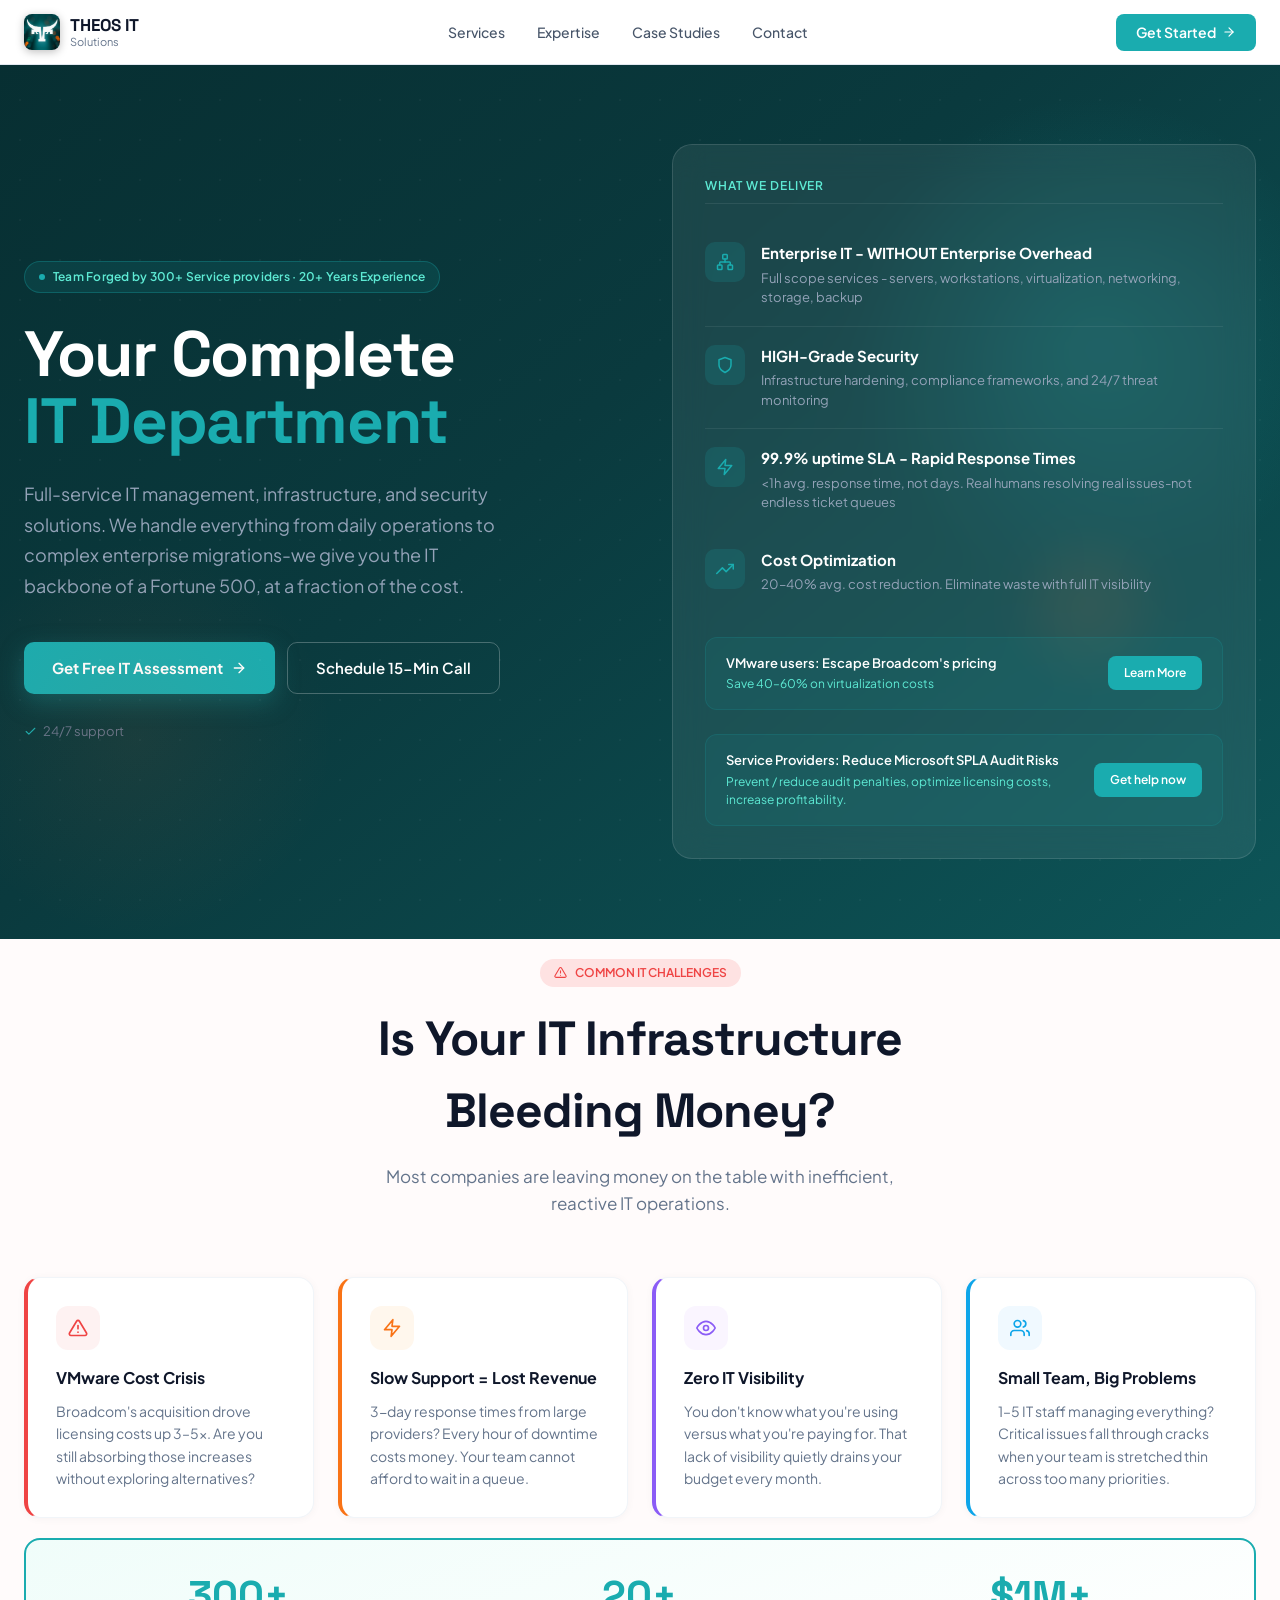
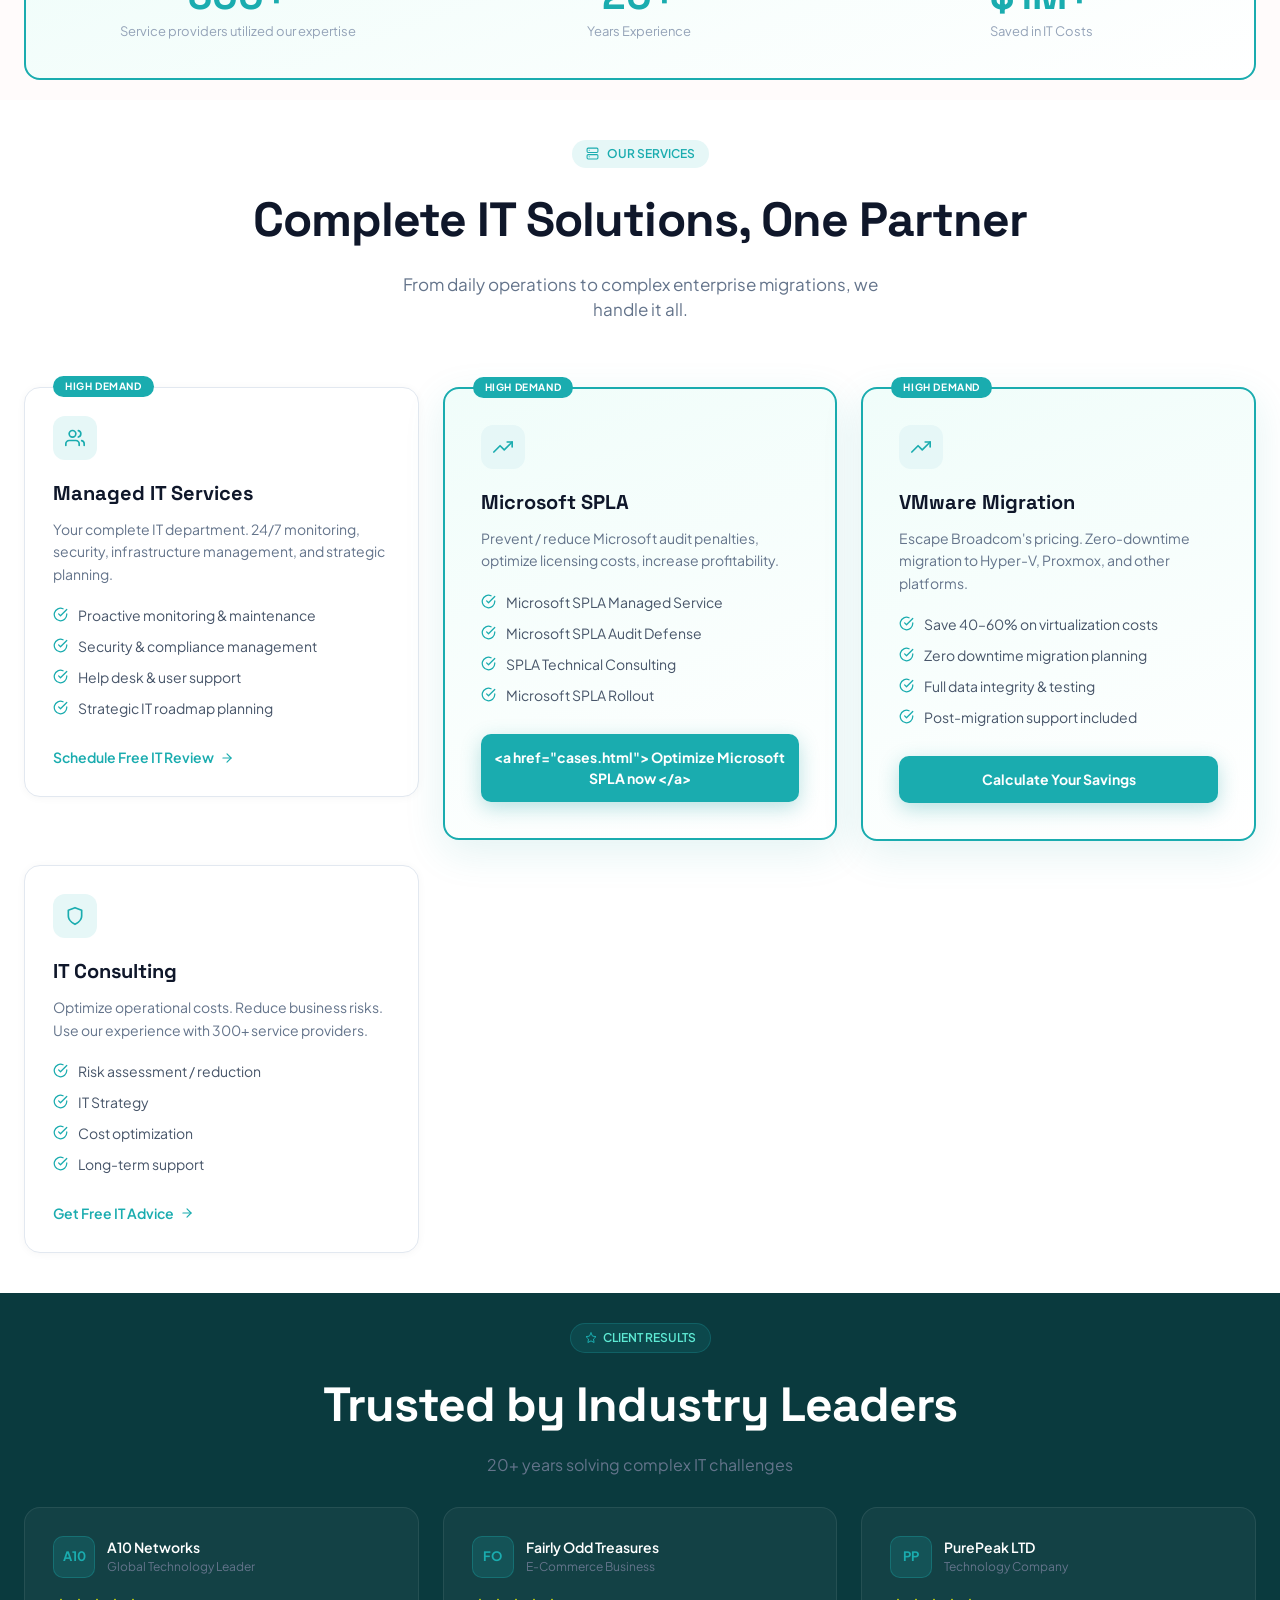
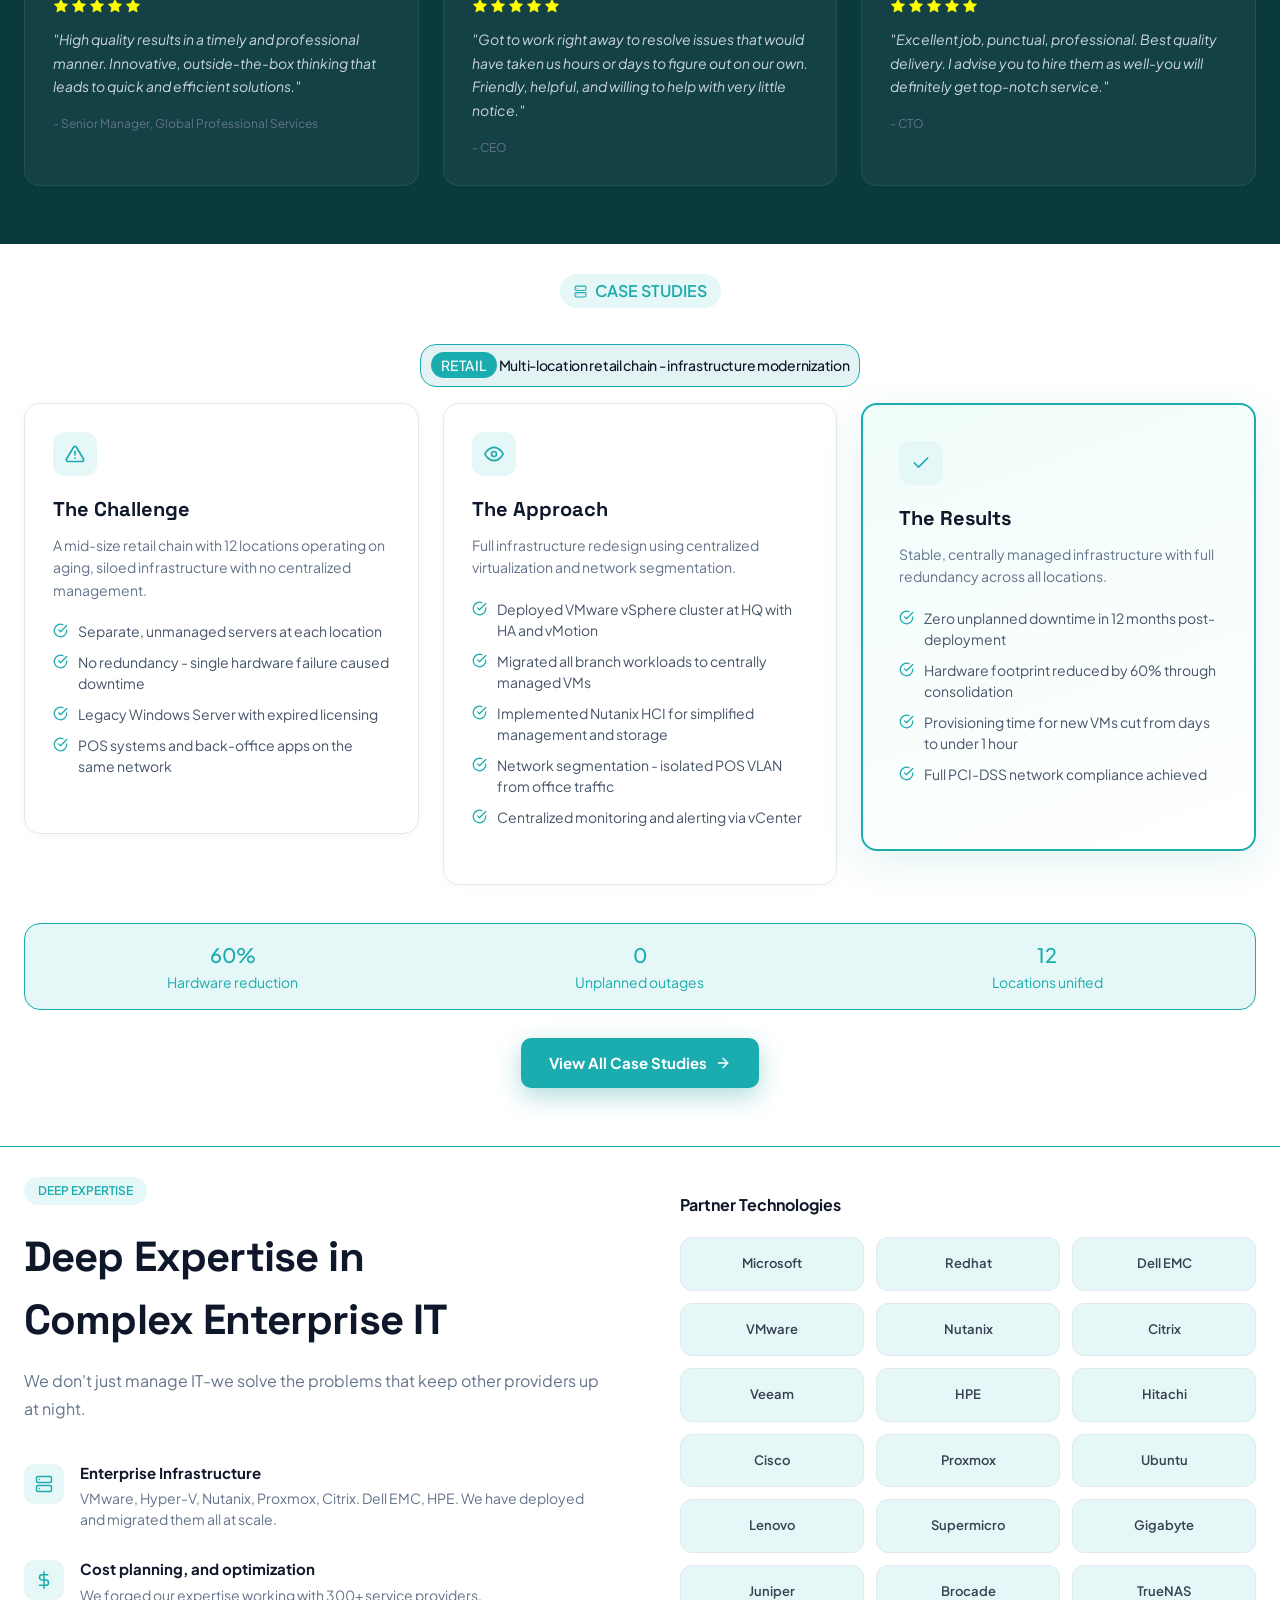
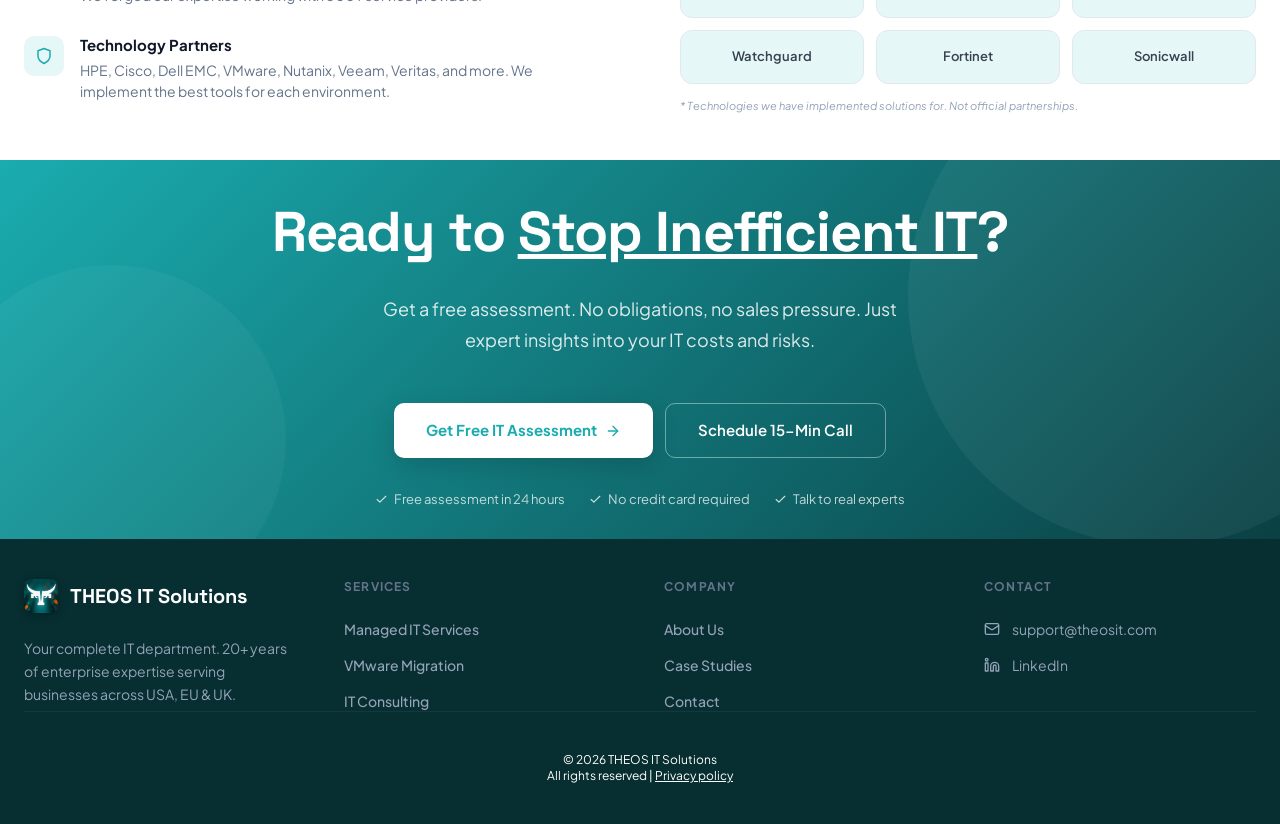
==== index.html @ e13d2b61 "Updates" ====
<!DOCTYPE html>
<html lang="en">
  <head>
    <meta charset="UTF-8" />
    <meta name="viewport" content="width=device-width, initial-scale=1.0" />
    <title>THEOS IT Solutions - Managed IT Services | Microsoft SPLA | VMware Migration | IT Consulting</title>
    <meta name="description" content="THEOS IT Solutions provides hiqh quality Managed IT Services, Microsoft SPLA License Management, Managed IT Infrastructure, VMWare Migrations, and IT Consulting.">

      <script type="module" crossorigin src="/assets/main-CzW8J9mY.js"></script>
      <link rel="modulepreload" crossorigin href="/assets/tailwindcss-ByQt3I36.js">
      <link rel="stylesheet" crossorigin href="/assets/tailwindcss-DubqBxiW.css">
    </head>
    <body>
      <div id="root"></div>

      <!-- Analytics -->
    <!-- Google tag (gtag.js) -->
    <script async src="https://www.googletagmanager.com/gtag/js?id=G-J3DT580KQK"></script>
    <script>
      window.dataLayer = window.dataLayer || [];
      function gtag(){dataLayer.push(arguments);}
      gtag('js', new Date());

      gtag('config', 'G-J3DT580KQK');
    </script>
    <!-- /Analytics -->

  </body>
</html>
---- assets/tailwindcss-DubqBxiW.css ----
@import "https://fonts.googleapis.com/css2?family=Plus+Jakarta+Sans:wght@400;500;600;700&family=Space+Grotesk:wght@500;600;700&display=swap";@tailwind base;@tailwind components;@tailwind utilities;*{box-sizing:border-box;margin:0;padding:0}html{scroll-behavior:smooth}body{font-family:Plus Jakarta Sans,sans-serif}.font-display{font-family:Space Grotesk,sans-serif}.teal-gradient{background:linear-gradient(135deg,#1aacaf 0%,#0a4044 100%)}.hero-gradient{background:linear-gradient(140deg,#072e31 0%,#0a3a3e 45%,#0d5558 100%)}.glass{-webkit-backdrop-filter:blur(16px);backdrop-filter:blur(16px);background:#ffffff12;border:1px solid #ffffff1f}.card-hover{transition:transform .2s,box-shadow .2s}.card-hover:hover{transform:translateY(-4px);box-shadow:0 20px 40px #0000001f}.btn-scale{transition:transform .15s,box-shadow .15s}.btn-scale:hover{transform:scale(1.03)}.btn-scale:active{transform:scale(.98)}.nav-link{position:relative}.nav-link:after{content:"";background:#1aacaf;width:0;height:2px;transition:width .2s;position:absolute;bottom:-2px;left:0}.nav-link:hover:after{width:100%}.badge-pulse{animation:3s ease-in-out infinite badgePulse}@keyframes badgePulse{0%,to{opacity:1}50%{opacity:.7}}.tech-badge{transition:all .2s}.tech-badge:hover{color:#1aacaf;background:#e4f7f7;border-color:#1aacaf;transform:scale(1.05)}.stat-num{font-family:Space Grotesk,sans-serif}.problem-card{border-left:4px solid #ef4444}.scrolled-nav{box-shadow:0 2px 24px #00000014}.featured-card{position:relative;overflow:visible}.featured-card:before{content:"";z-index:-1;background:linear-gradient(135deg,#1aacaf,#0a4044);border-radius:18px;position:absolute;inset:-2px}@media (width<=768px){.mobile-menu{display:none}.mobile-menu.open{z-index:999;background:#fff;flex-direction:column;gap:1rem;padding:1.5rem;display:flex;position:fixed;top:64px;left:0;right:0;box-shadow:0 8px 24px #0000001f}}.cs-industry-badge{letter-spacing:.04em;text-transform:uppercase;border-radius:100px;padding:4px 10px;font-size:clamp(14px,1vw,24px);font-weight:500}.badge-retail,.badge-health,.badge-logistics,.badge-chip{color:#fff;background:#1aacaf}.cs-stats{color:#1aacaf;background:#e6f7f7;border:.5px solid;border-radius:16px;grid-template-columns:repeat(3,1fr);gap:8px;margin-top:38px;padding:16px 8px;display:grid}.cs-stat{text-align:center}.cs-stat-num{color:#1aacaf;font-size:20px;font-weight:500}.cs-stat-label{color:#1aacaf;margin-top:2px;font-size:14px}.cs-border{text-align:center;background:#1b9b9e1f;border:.5px solid #1aacaf;border-radius:16px;padding:10px;display:inline-block}
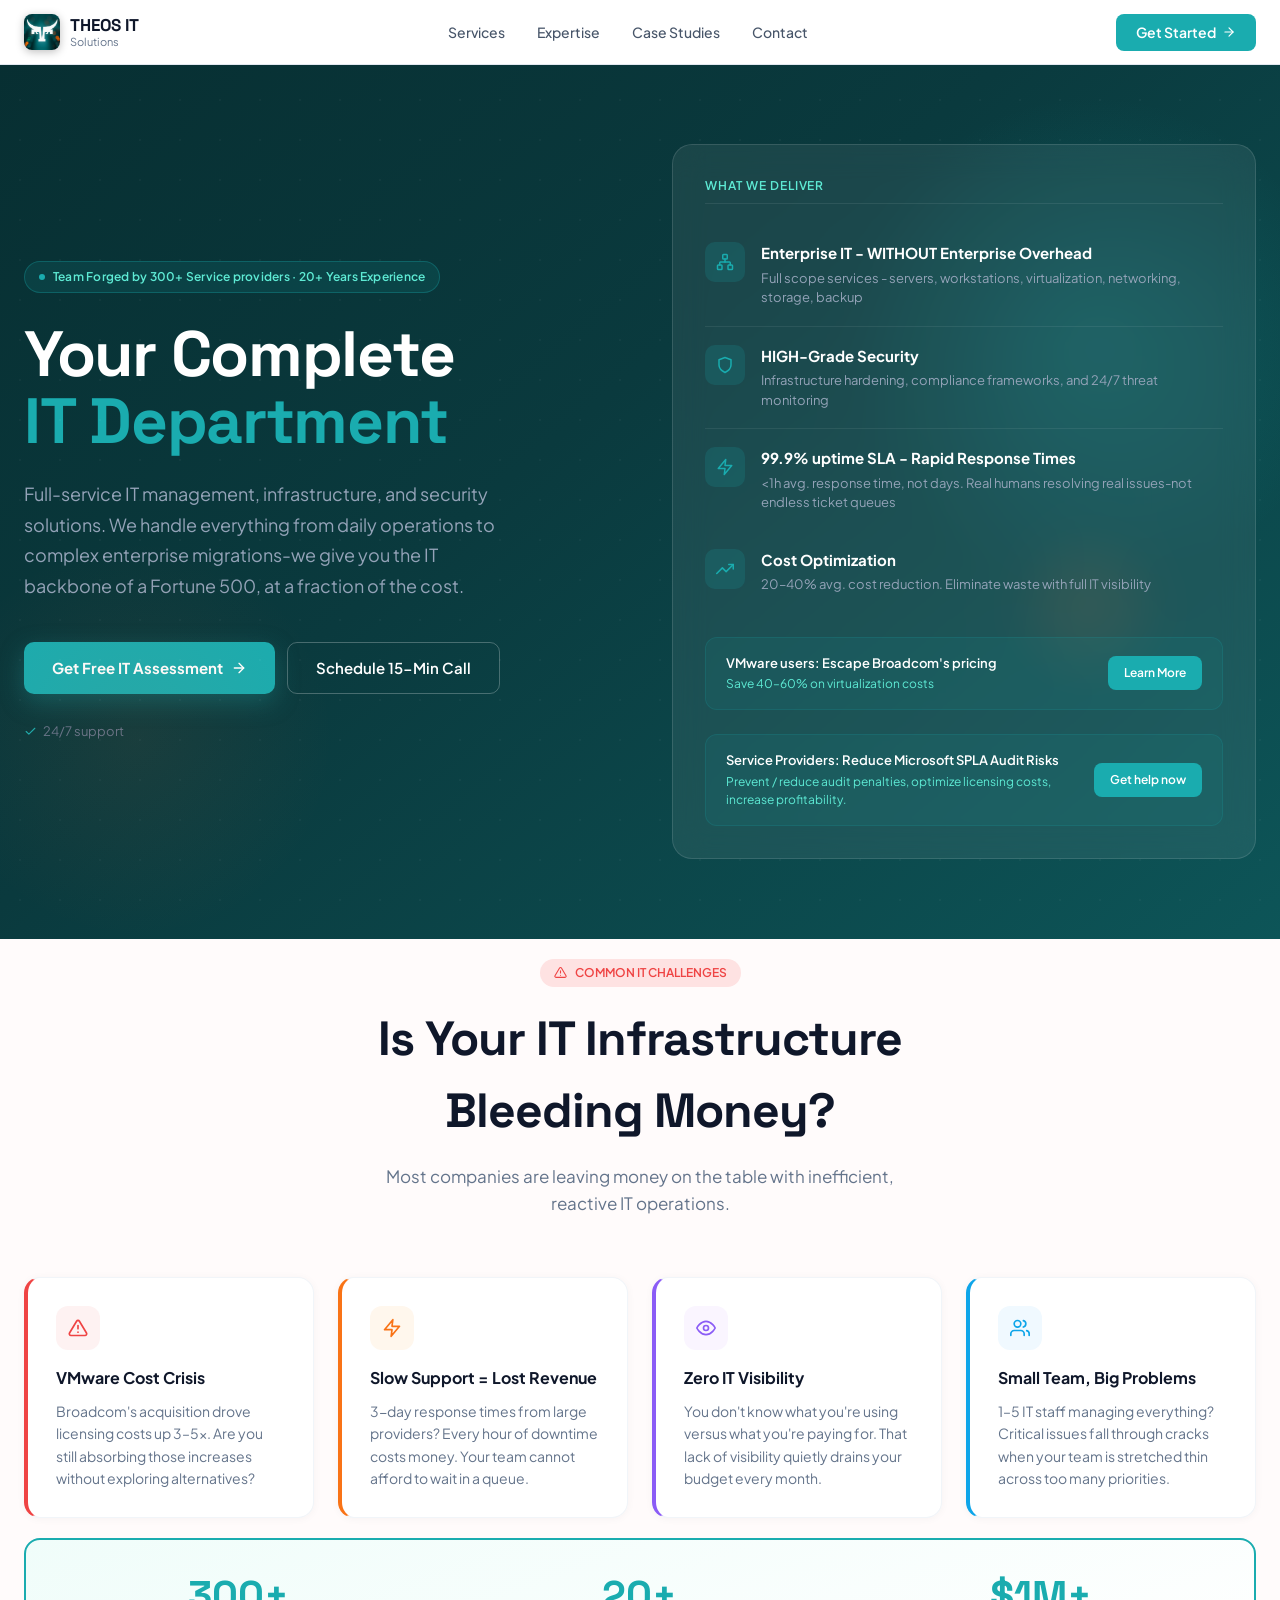
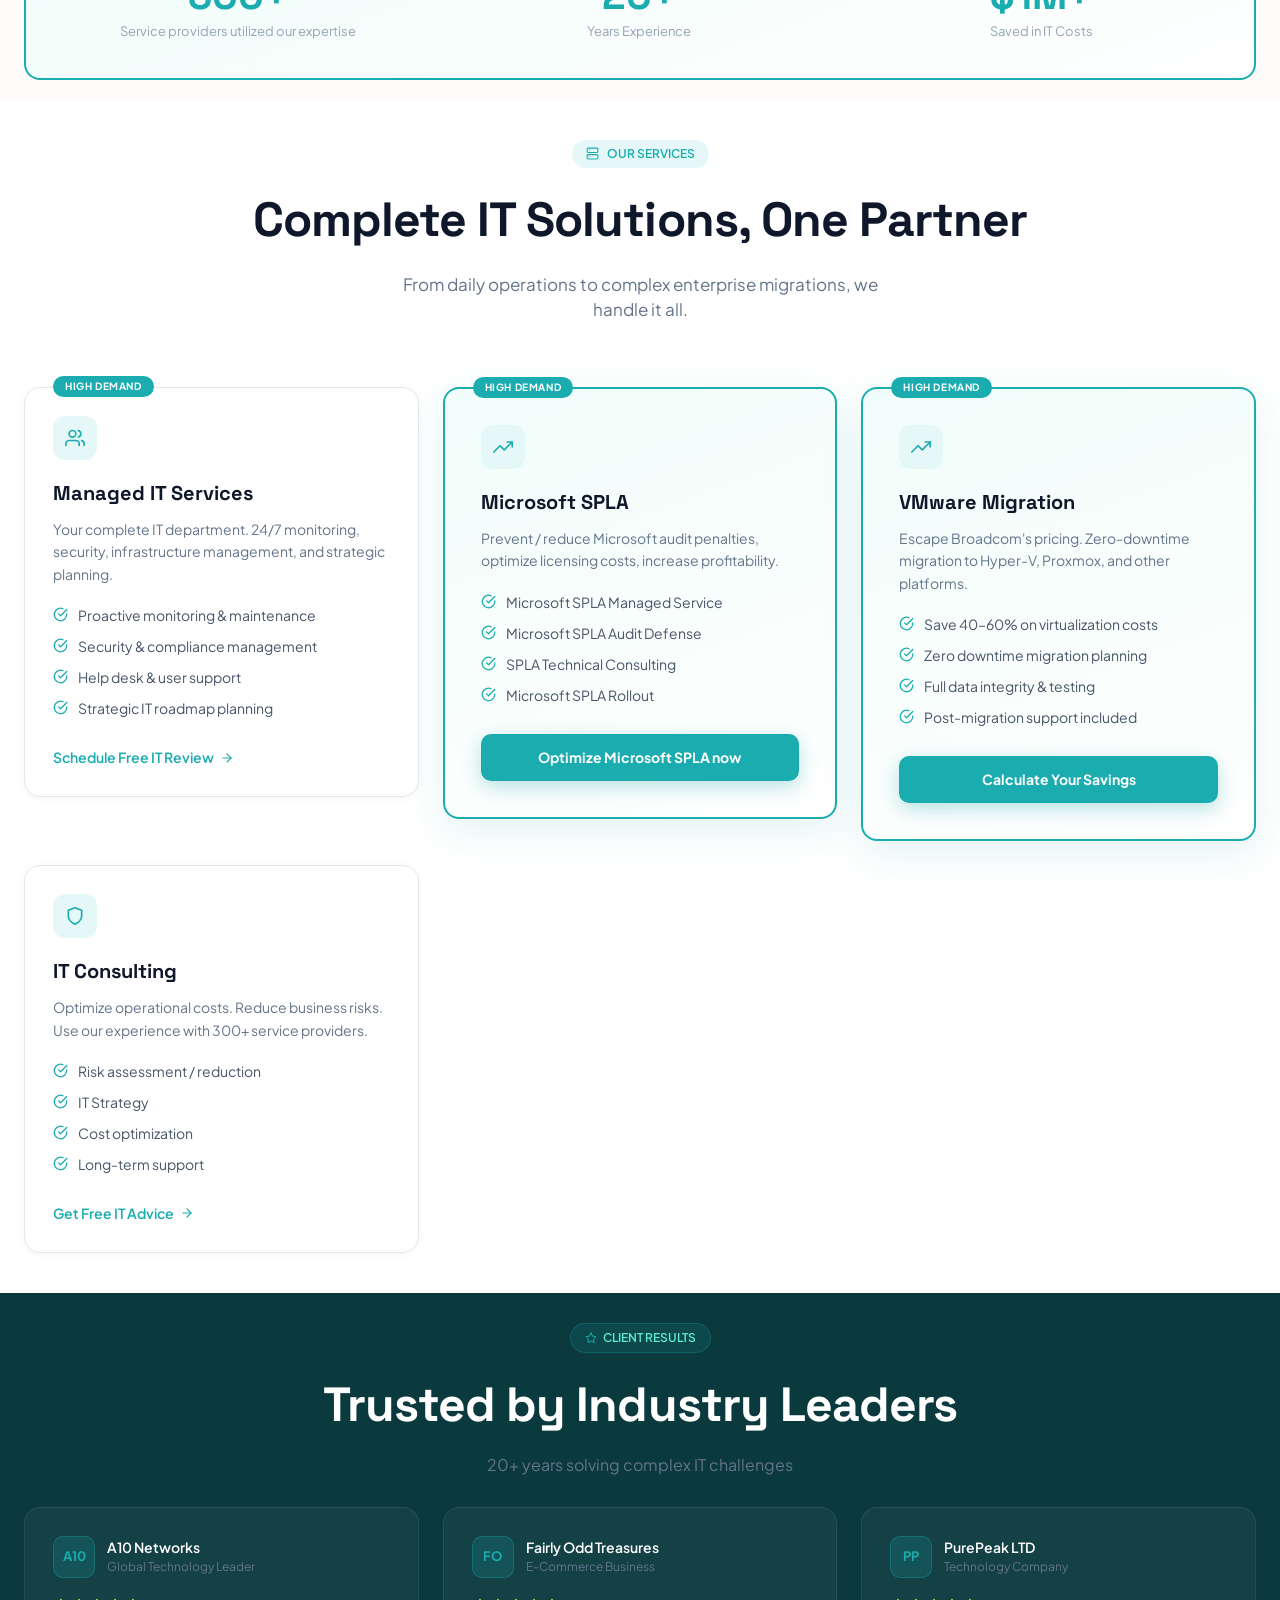
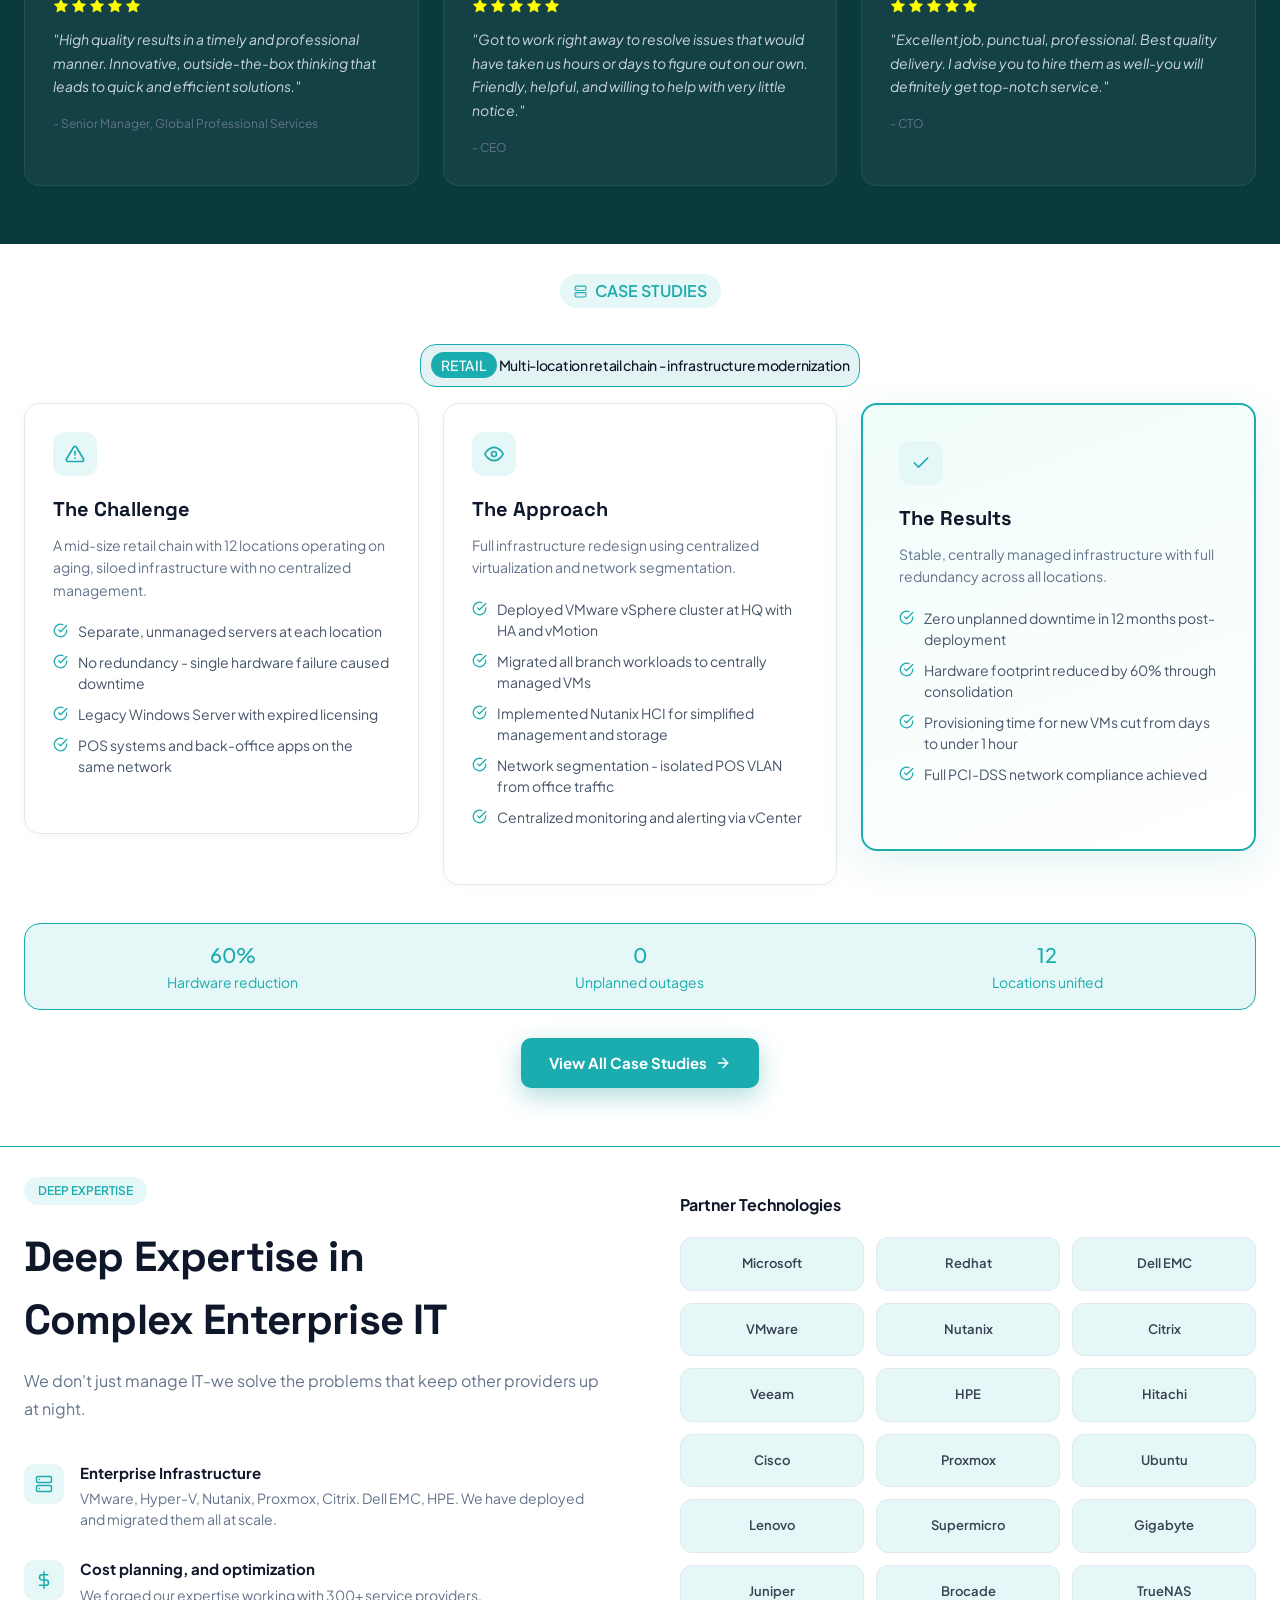
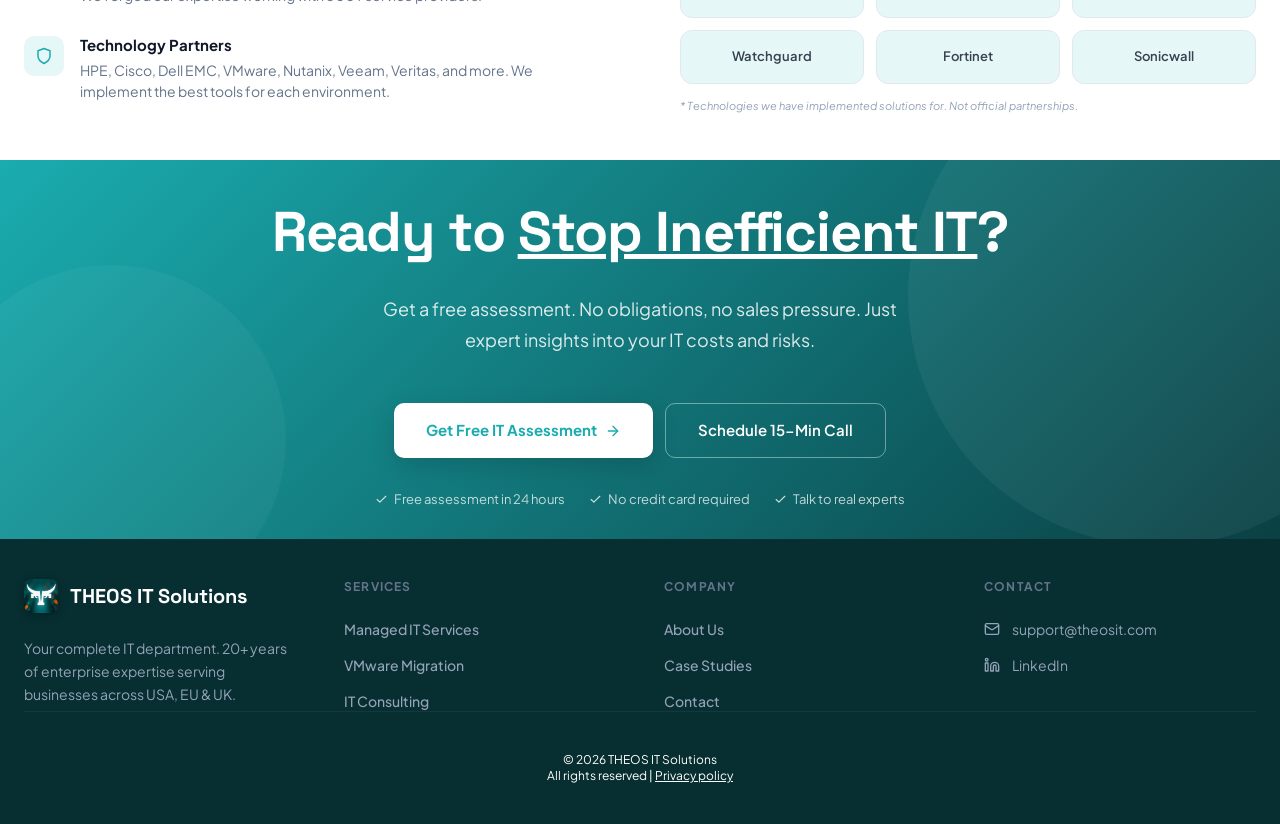
==== commit 83896069: "Updates" ====
--- a/index.html
+++ b/index.html
@@ -6,7 +6,7 @@
     <title>THEOS IT Solutions - Managed IT Services | Microsoft SPLA | VMware Migration | IT Consulting</title>
     <meta name="description" content="THEOS IT Solutions provides hiqh quality Managed IT Services, Microsoft SPLA License Management, Managed IT Infrastructure, VMWare Migrations, and IT Consulting.">
 
-      <script type="module" crossorigin src="/assets/main-CzW8J9mY.js"></script>
+      <script type="module" crossorigin src="/assets/main-SyCxeIC3.js"></script>
       <link rel="modulepreload" crossorigin href="/assets/tailwindcss-ByQt3I36.js">
       <link rel="stylesheet" crossorigin href="/assets/tailwindcss-DubqBxiW.css">
     </head>
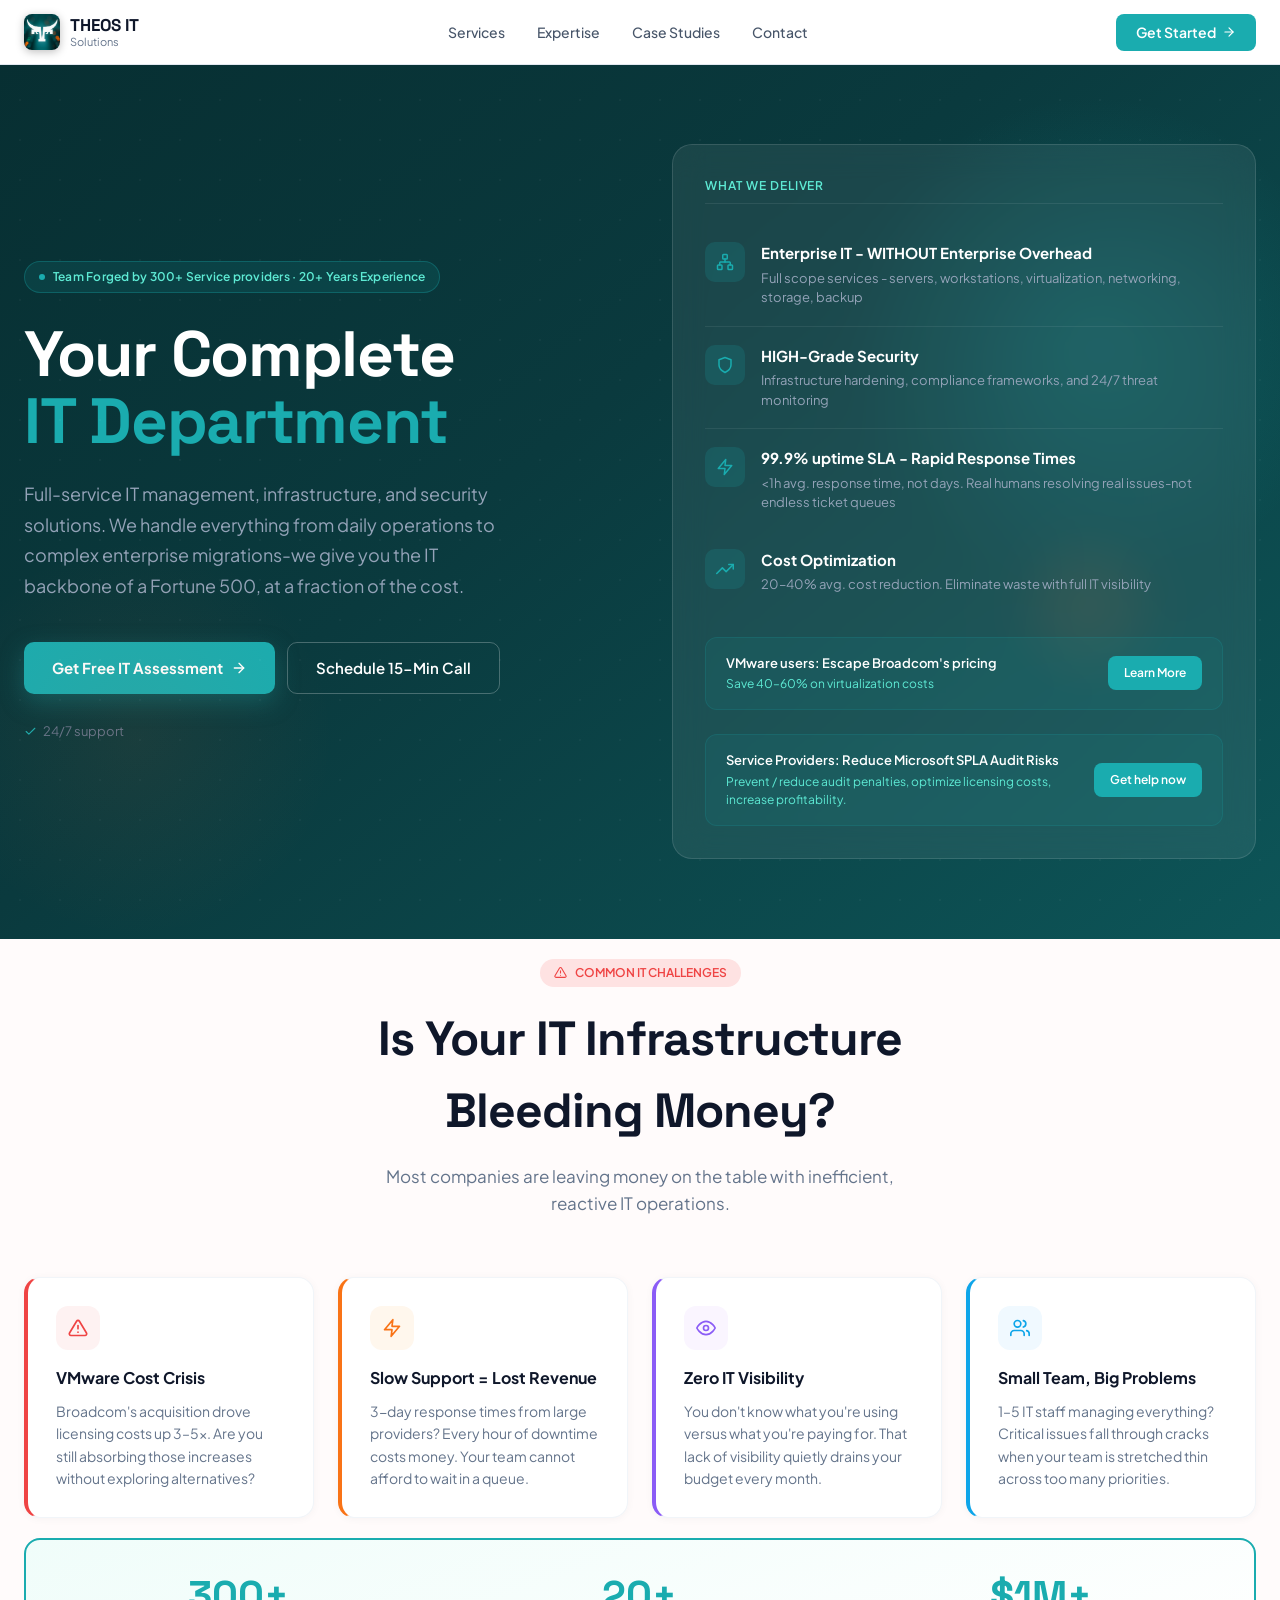
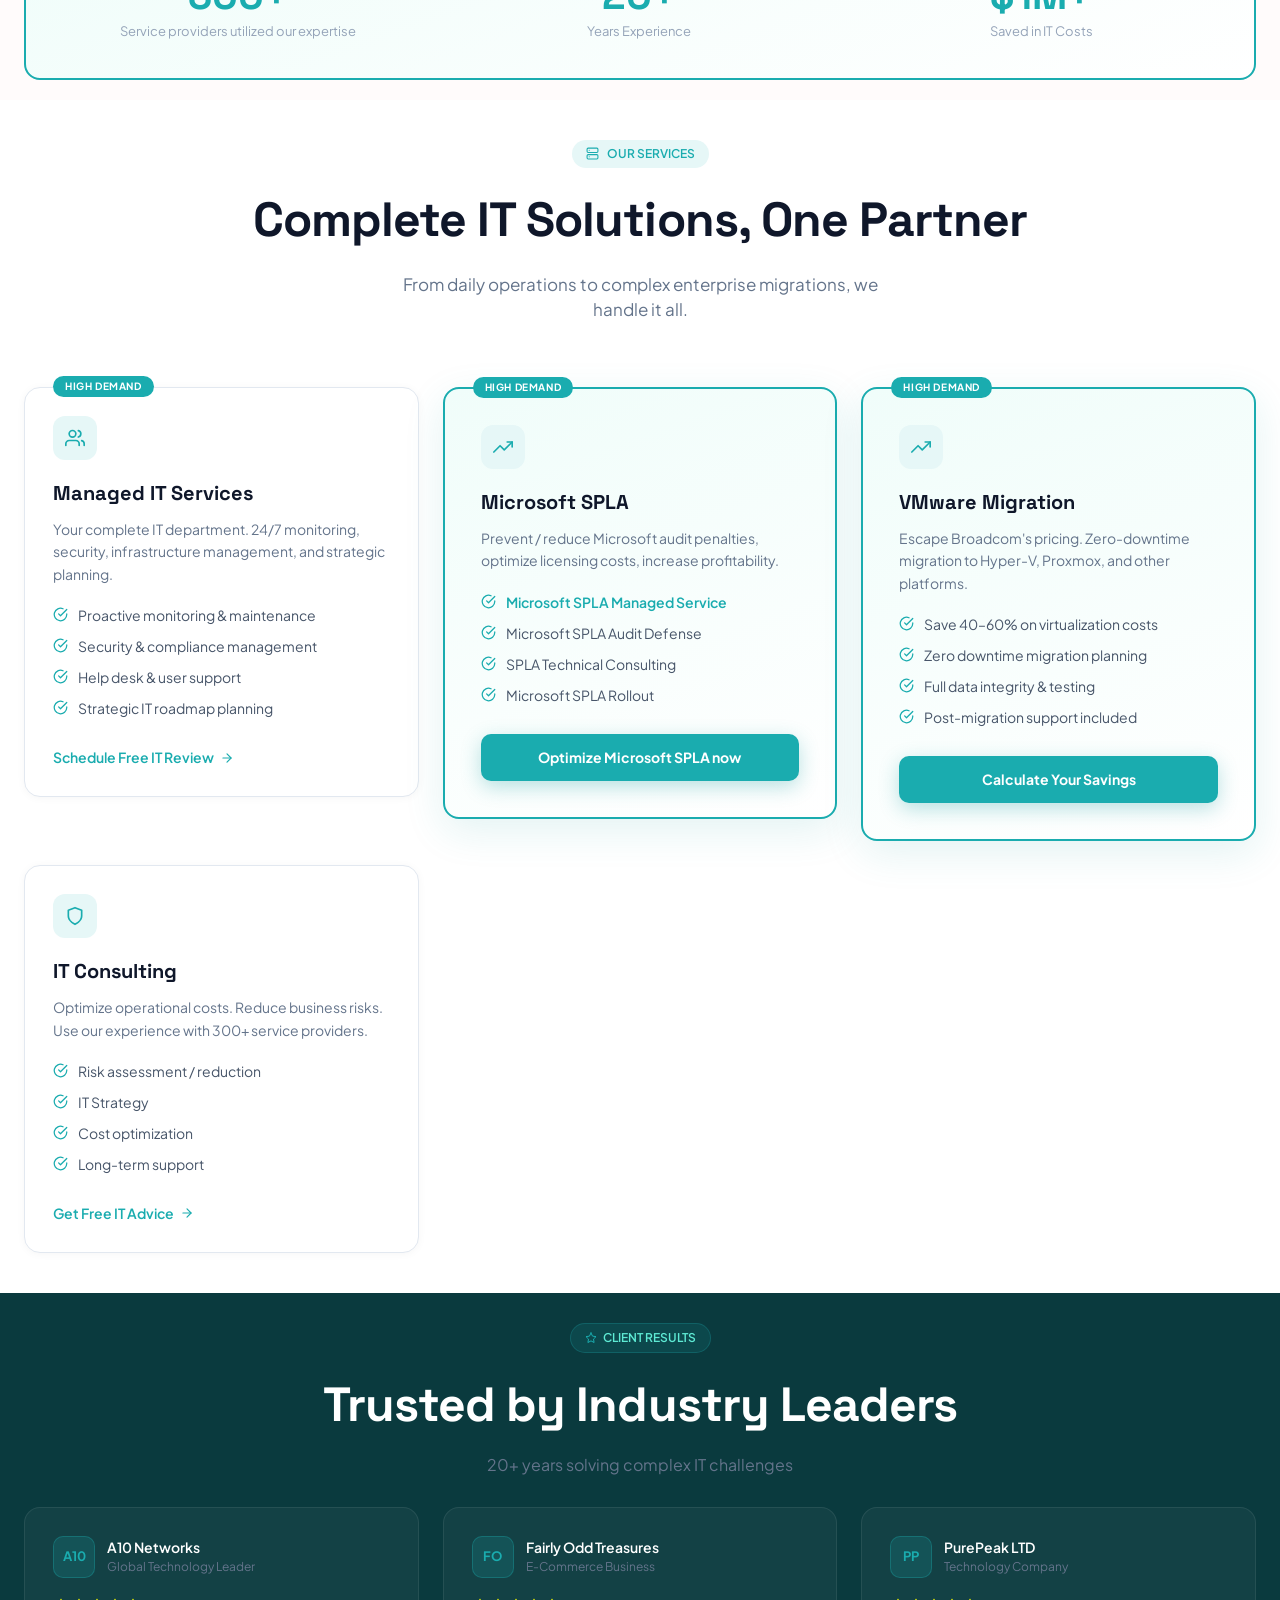
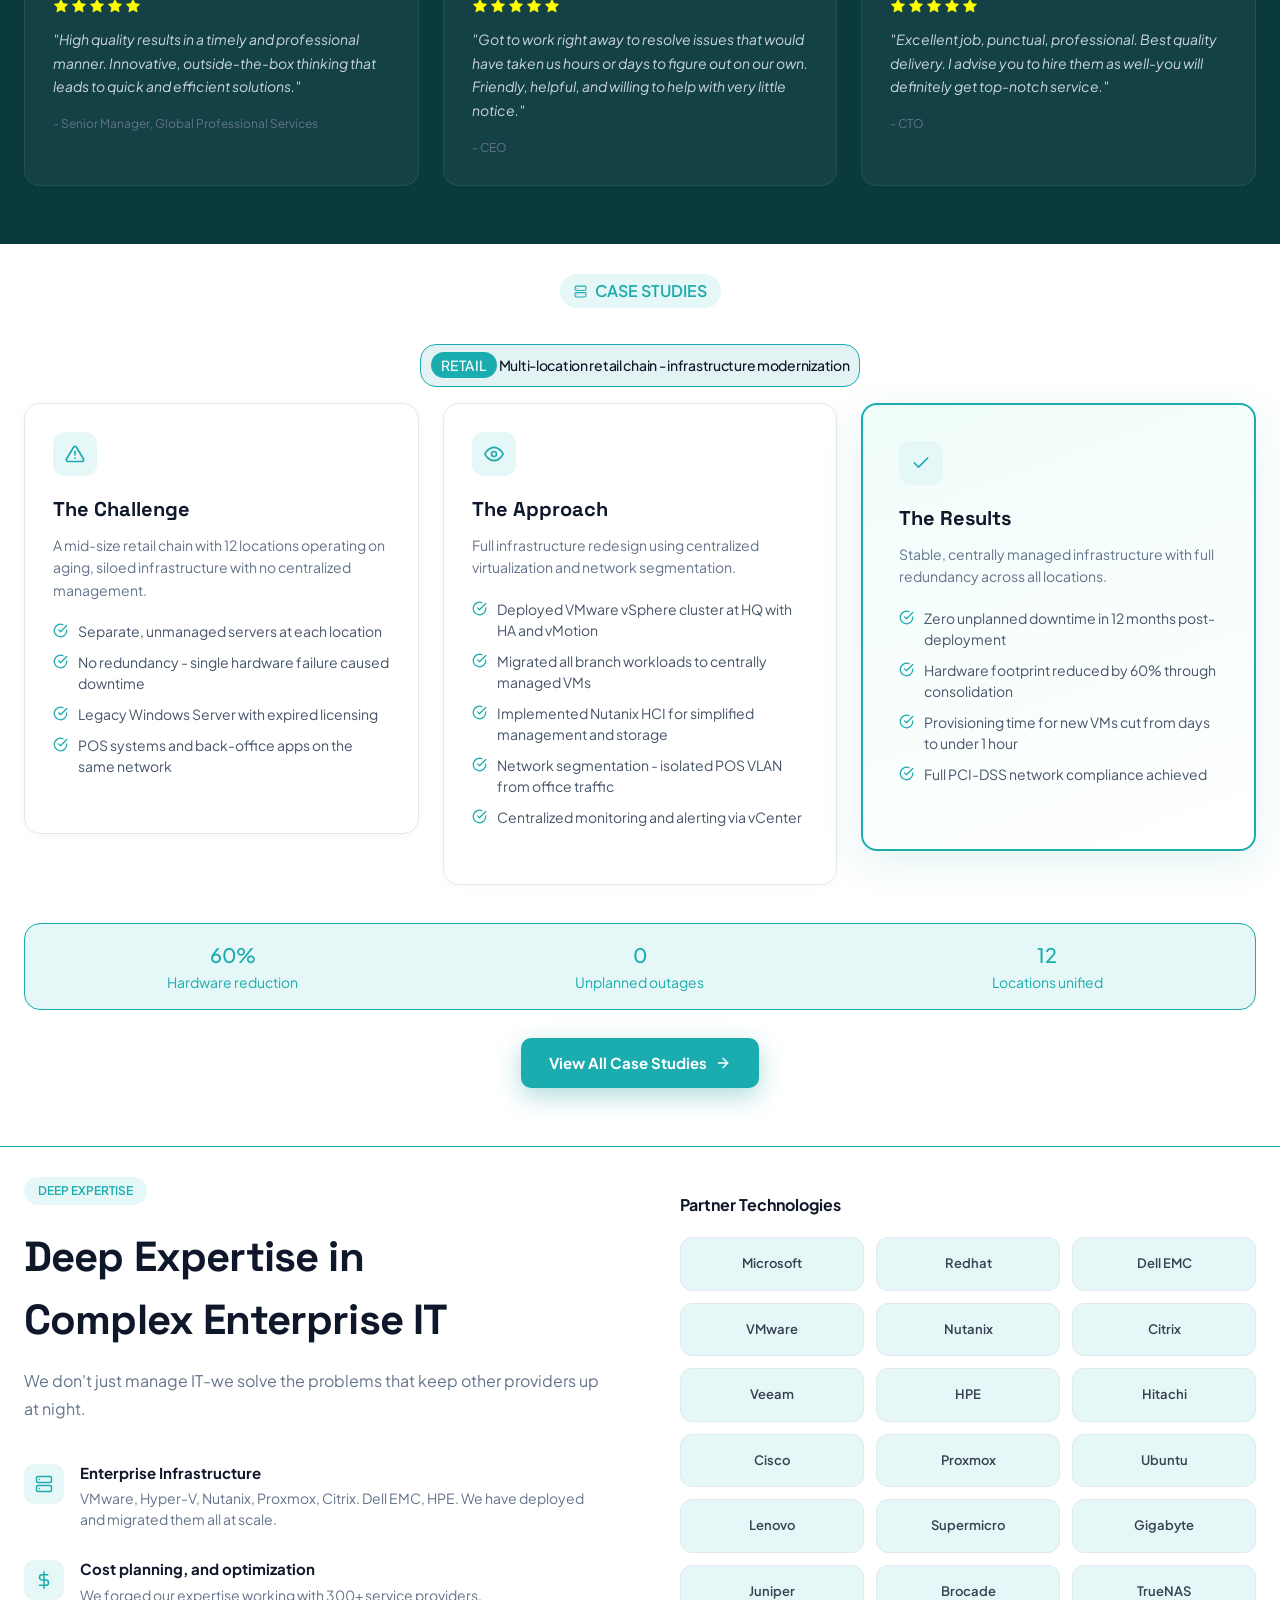
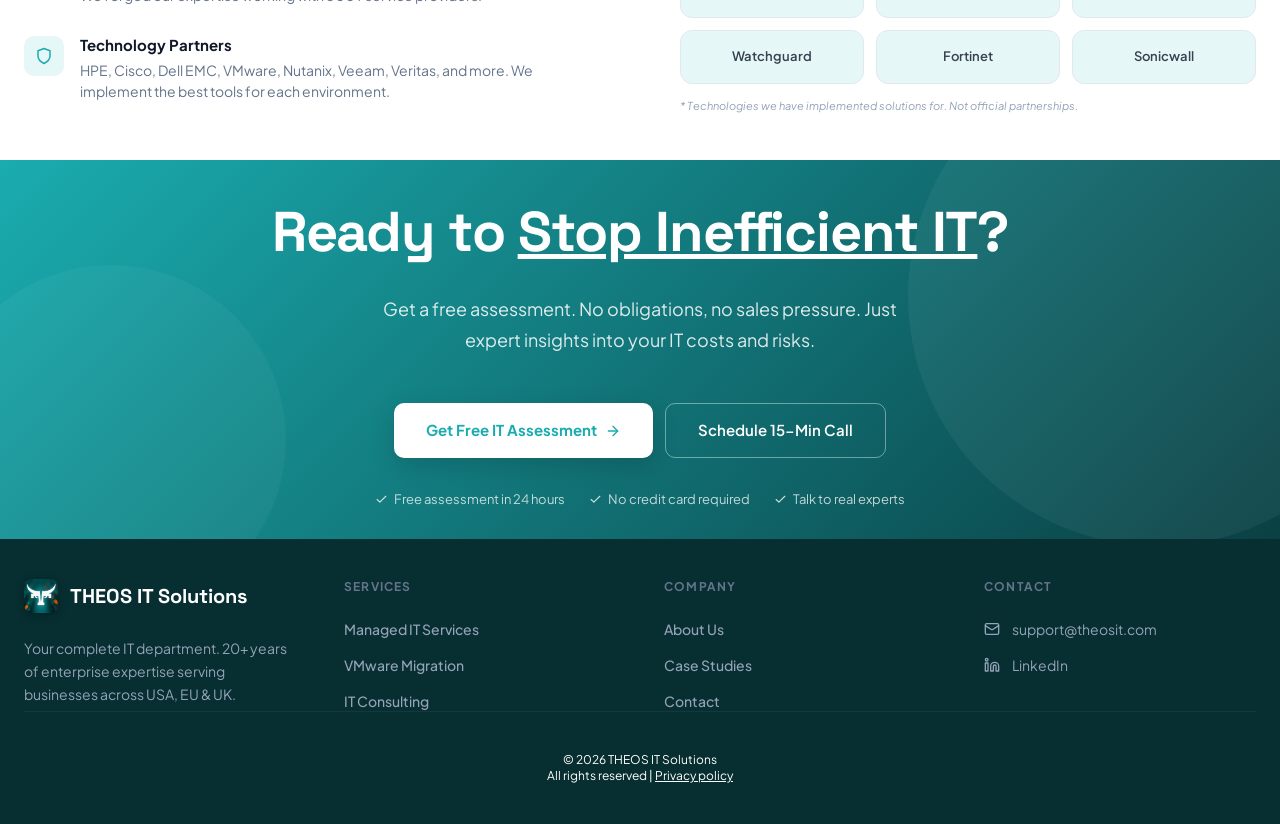
==== commit 5be603b6: "Updates" ====
--- a/index.html
+++ b/index.html
@@ -6,7 +6,7 @@
     <title>THEOS IT Solutions - Managed IT Services | Microsoft SPLA | VMware Migration | IT Consulting</title>
     <meta name="description" content="THEOS IT Solutions provides hiqh quality Managed IT Services, Microsoft SPLA License Management, Managed IT Infrastructure, VMWare Migrations, and IT Consulting.">
 
-      <script type="module" crossorigin src="/assets/main-SyCxeIC3.js"></script>
+      <script type="module" crossorigin src="/assets/main-Cs3NyzsF.js"></script>
       <link rel="modulepreload" crossorigin href="/assets/tailwindcss-ByQt3I36.js">
       <link rel="stylesheet" crossorigin href="/assets/tailwindcss-DubqBxiW.css">
     </head>
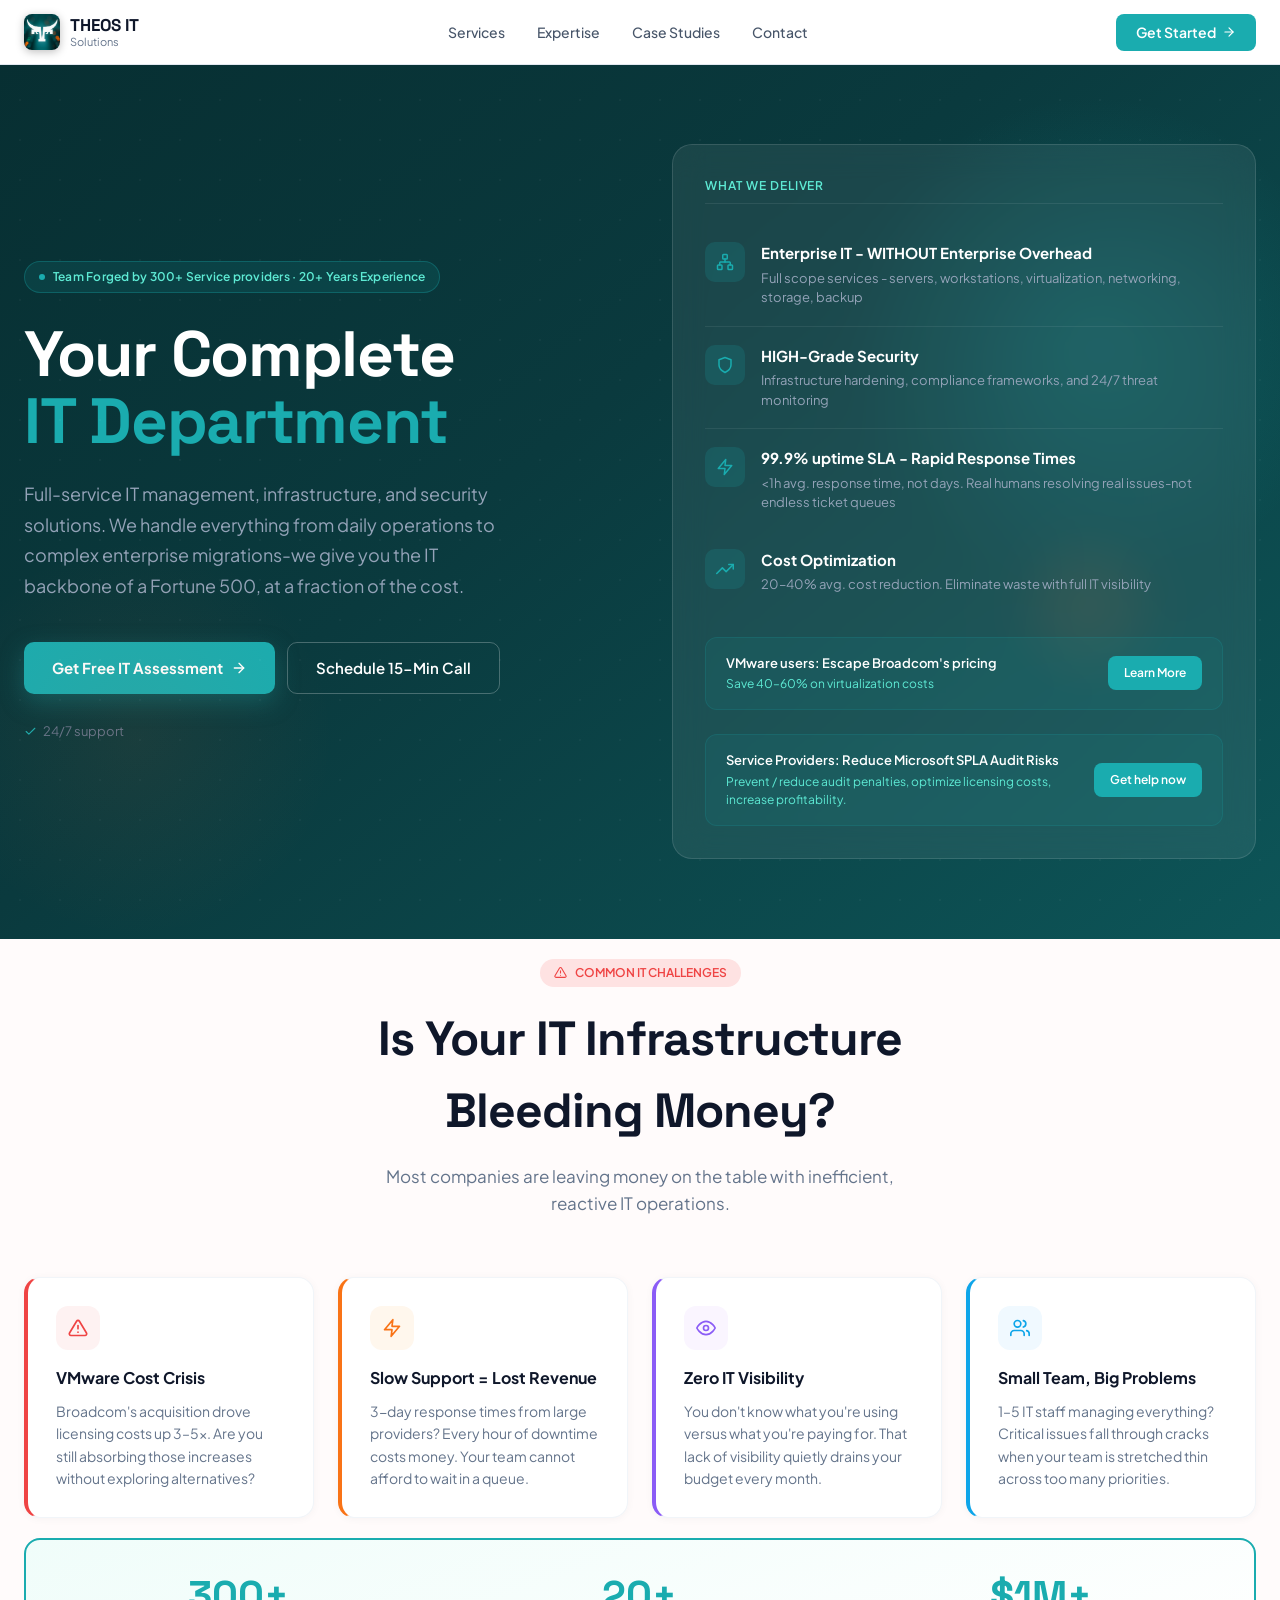
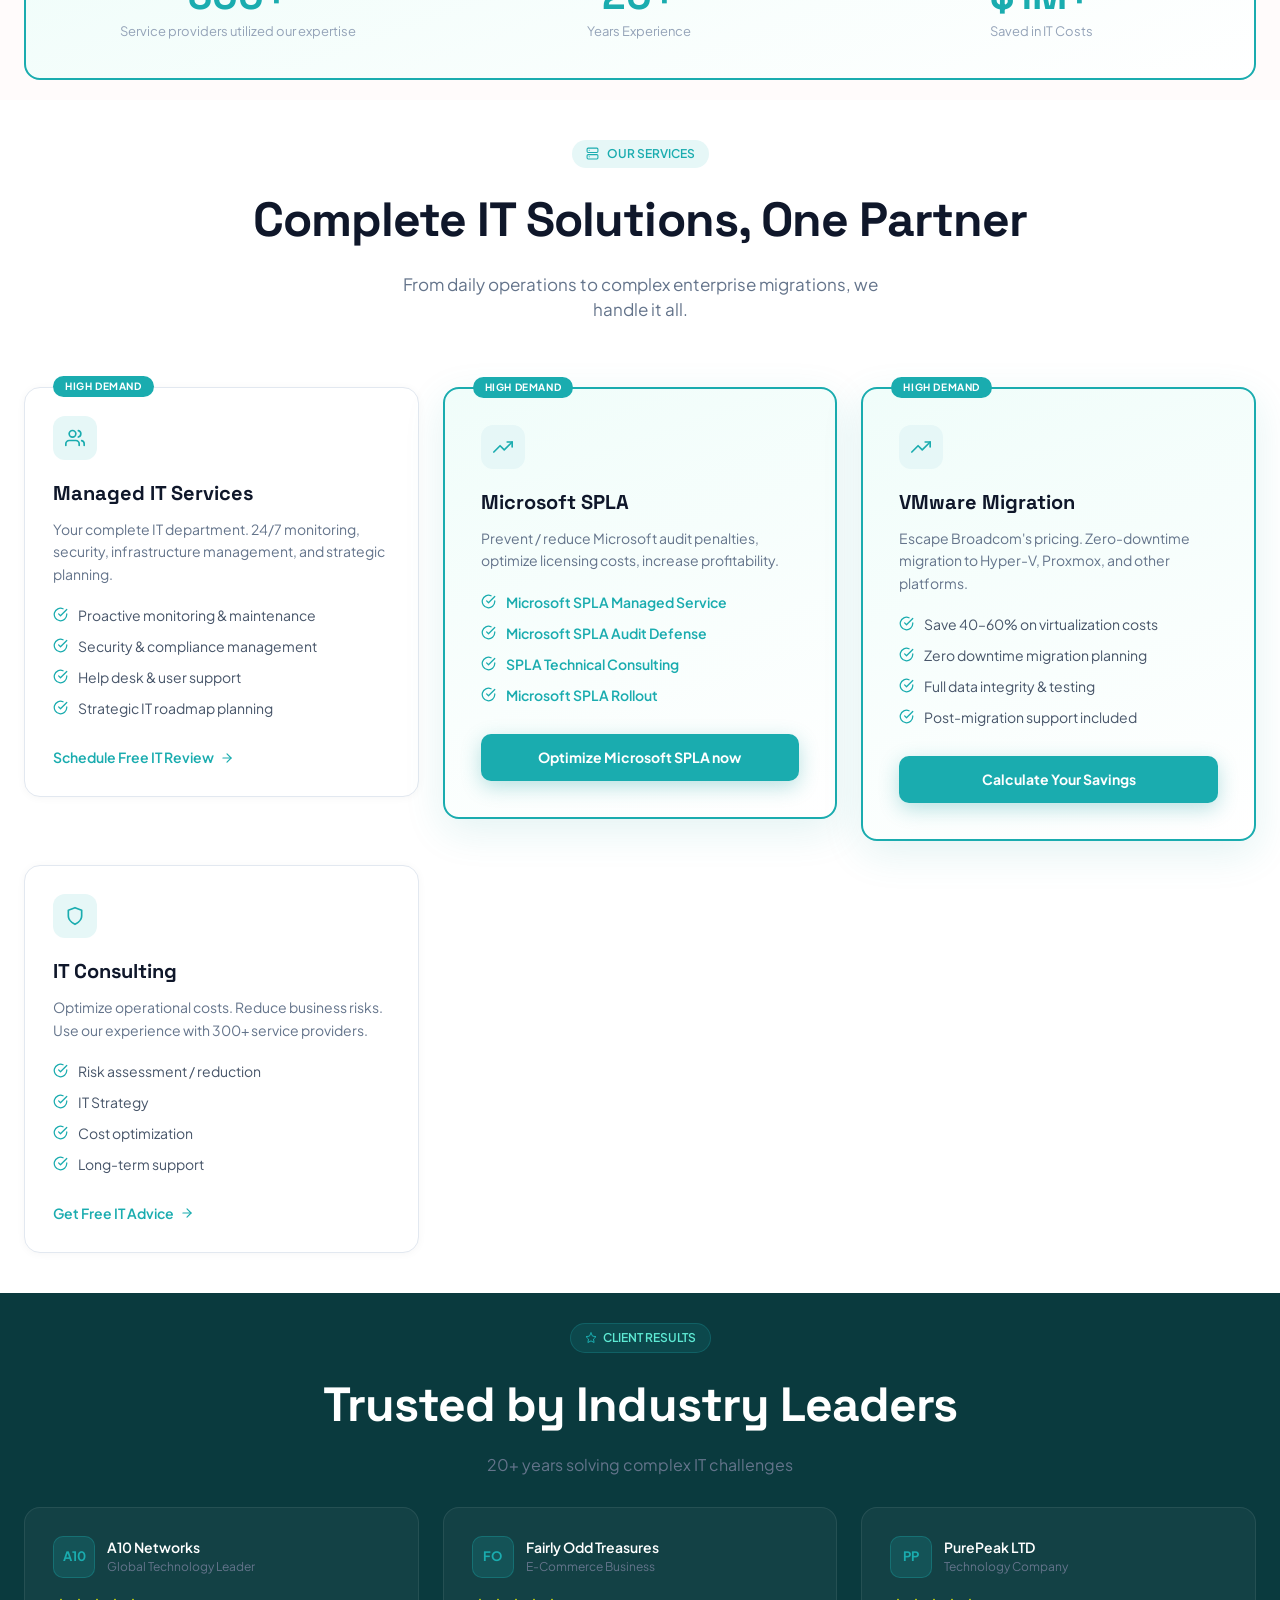
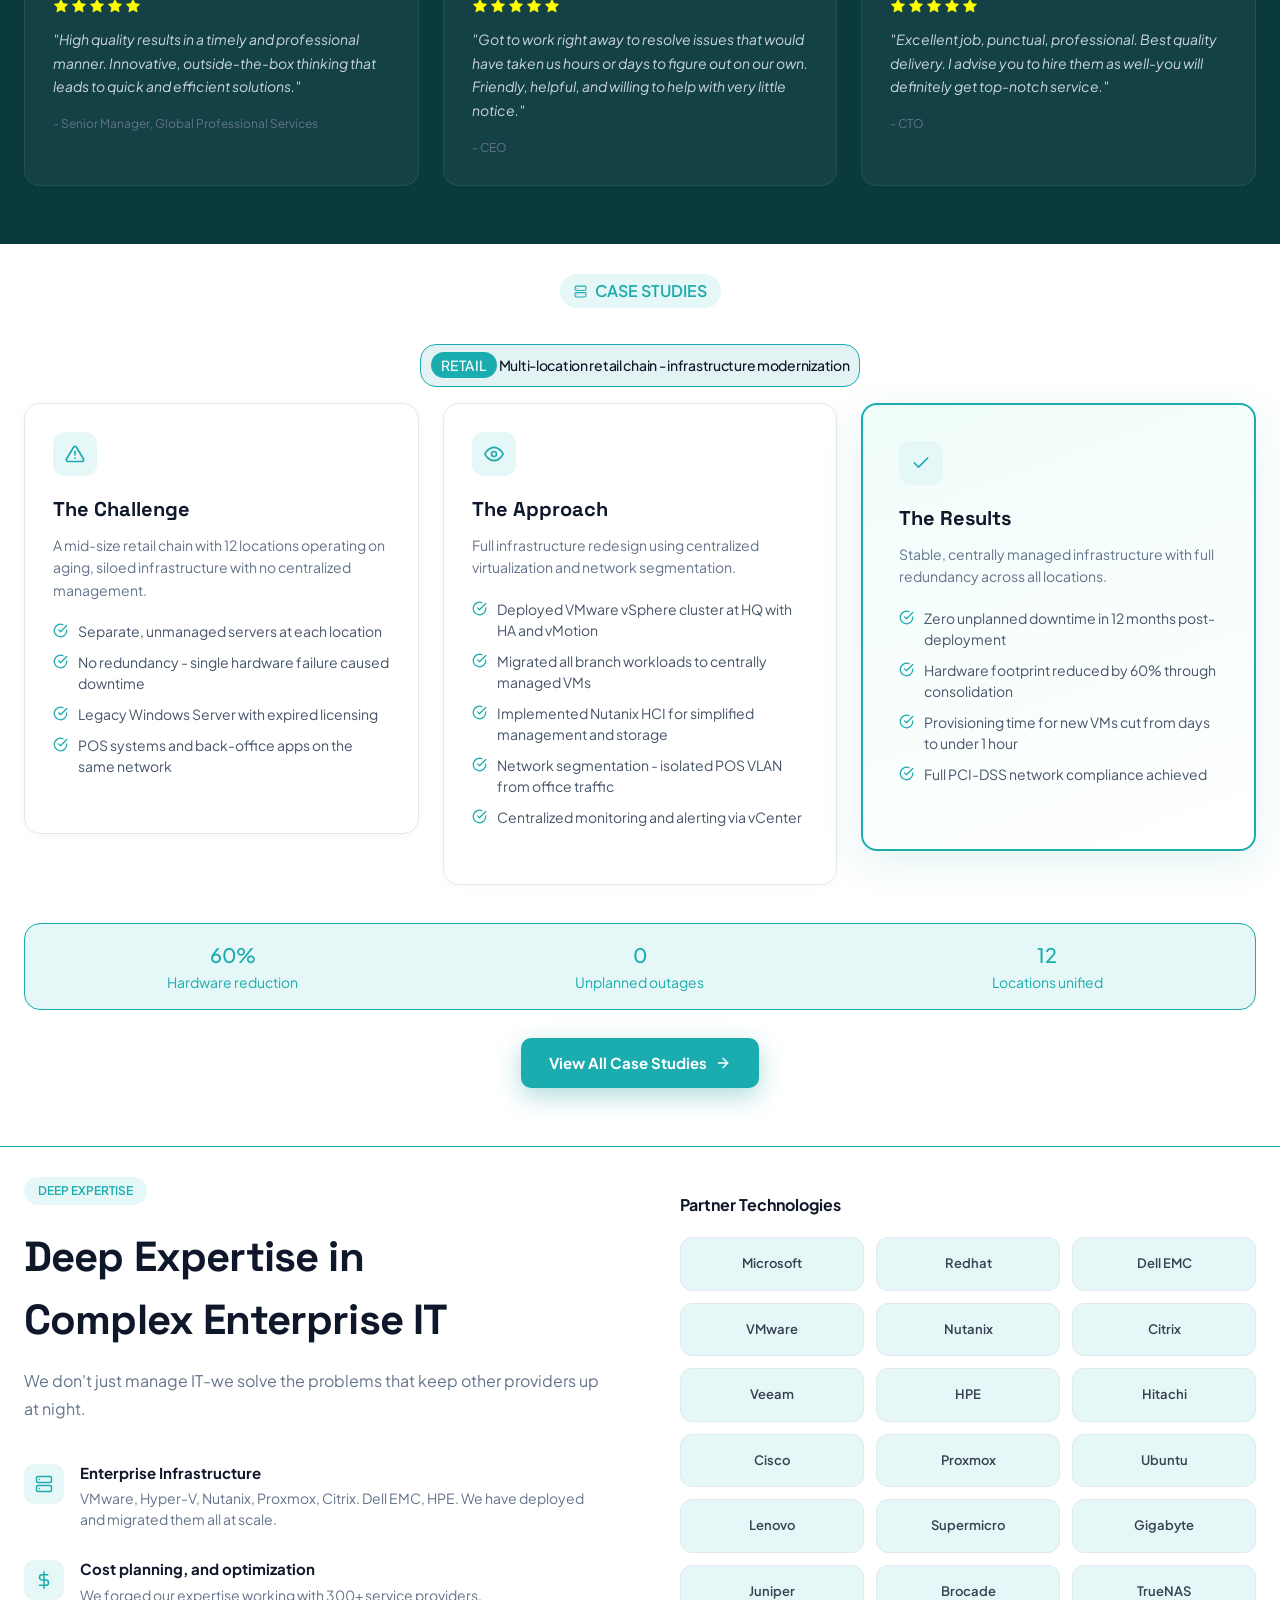
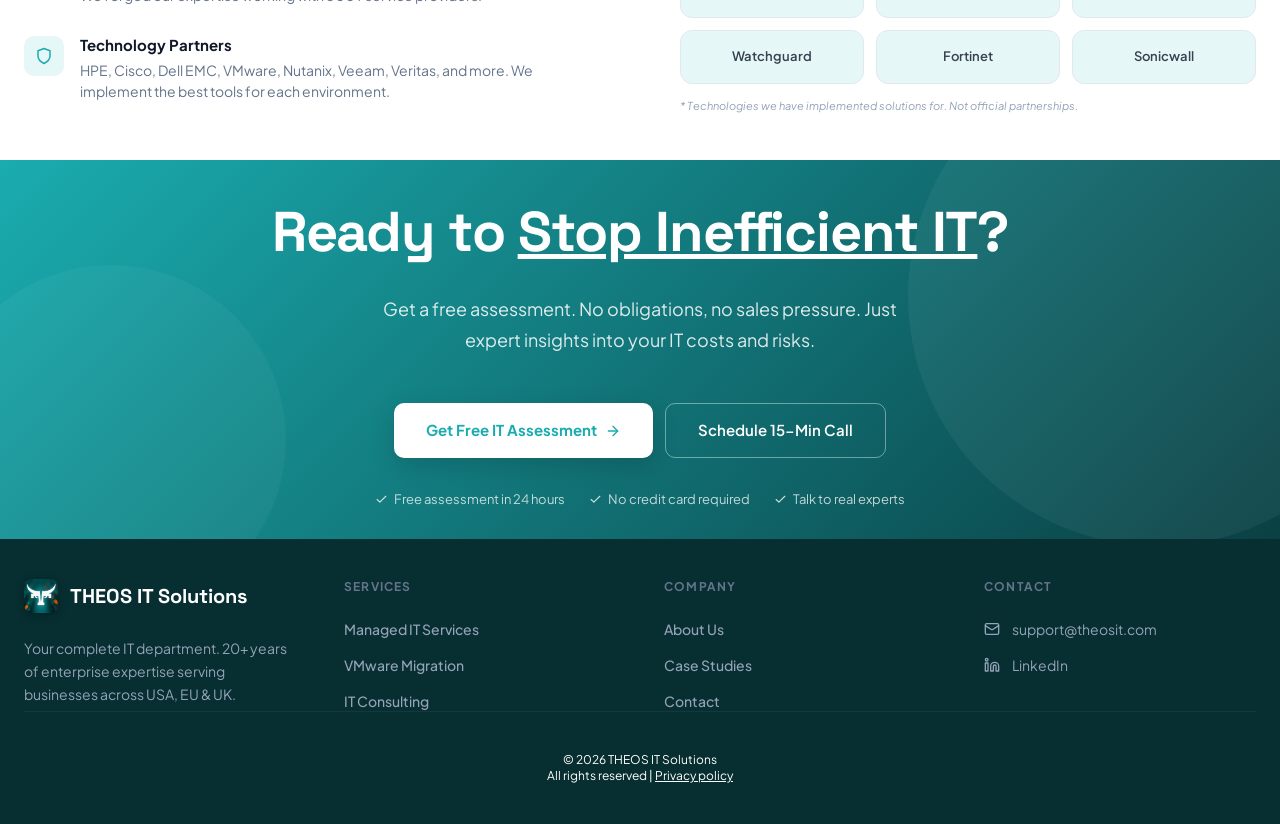
==== commit 972b5f26: "Updates" ====
--- a/index.html
+++ b/index.html
@@ -6,7 +6,7 @@
     <title>THEOS IT Solutions - Managed IT Services | Microsoft SPLA | VMware Migration | IT Consulting</title>
     <meta name="description" content="THEOS IT Solutions provides hiqh quality Managed IT Services, Microsoft SPLA License Management, Managed IT Infrastructure, VMWare Migrations, and IT Consulting.">
 
-      <script type="module" crossorigin src="/assets/main-Cs3NyzsF.js"></script>
+      <script type="module" crossorigin src="/assets/main-D0U_Lkn6.js"></script>
       <link rel="modulepreload" crossorigin href="/assets/tailwindcss-ByQt3I36.js">
       <link rel="stylesheet" crossorigin href="/assets/tailwindcss-DubqBxiW.css">
     </head>
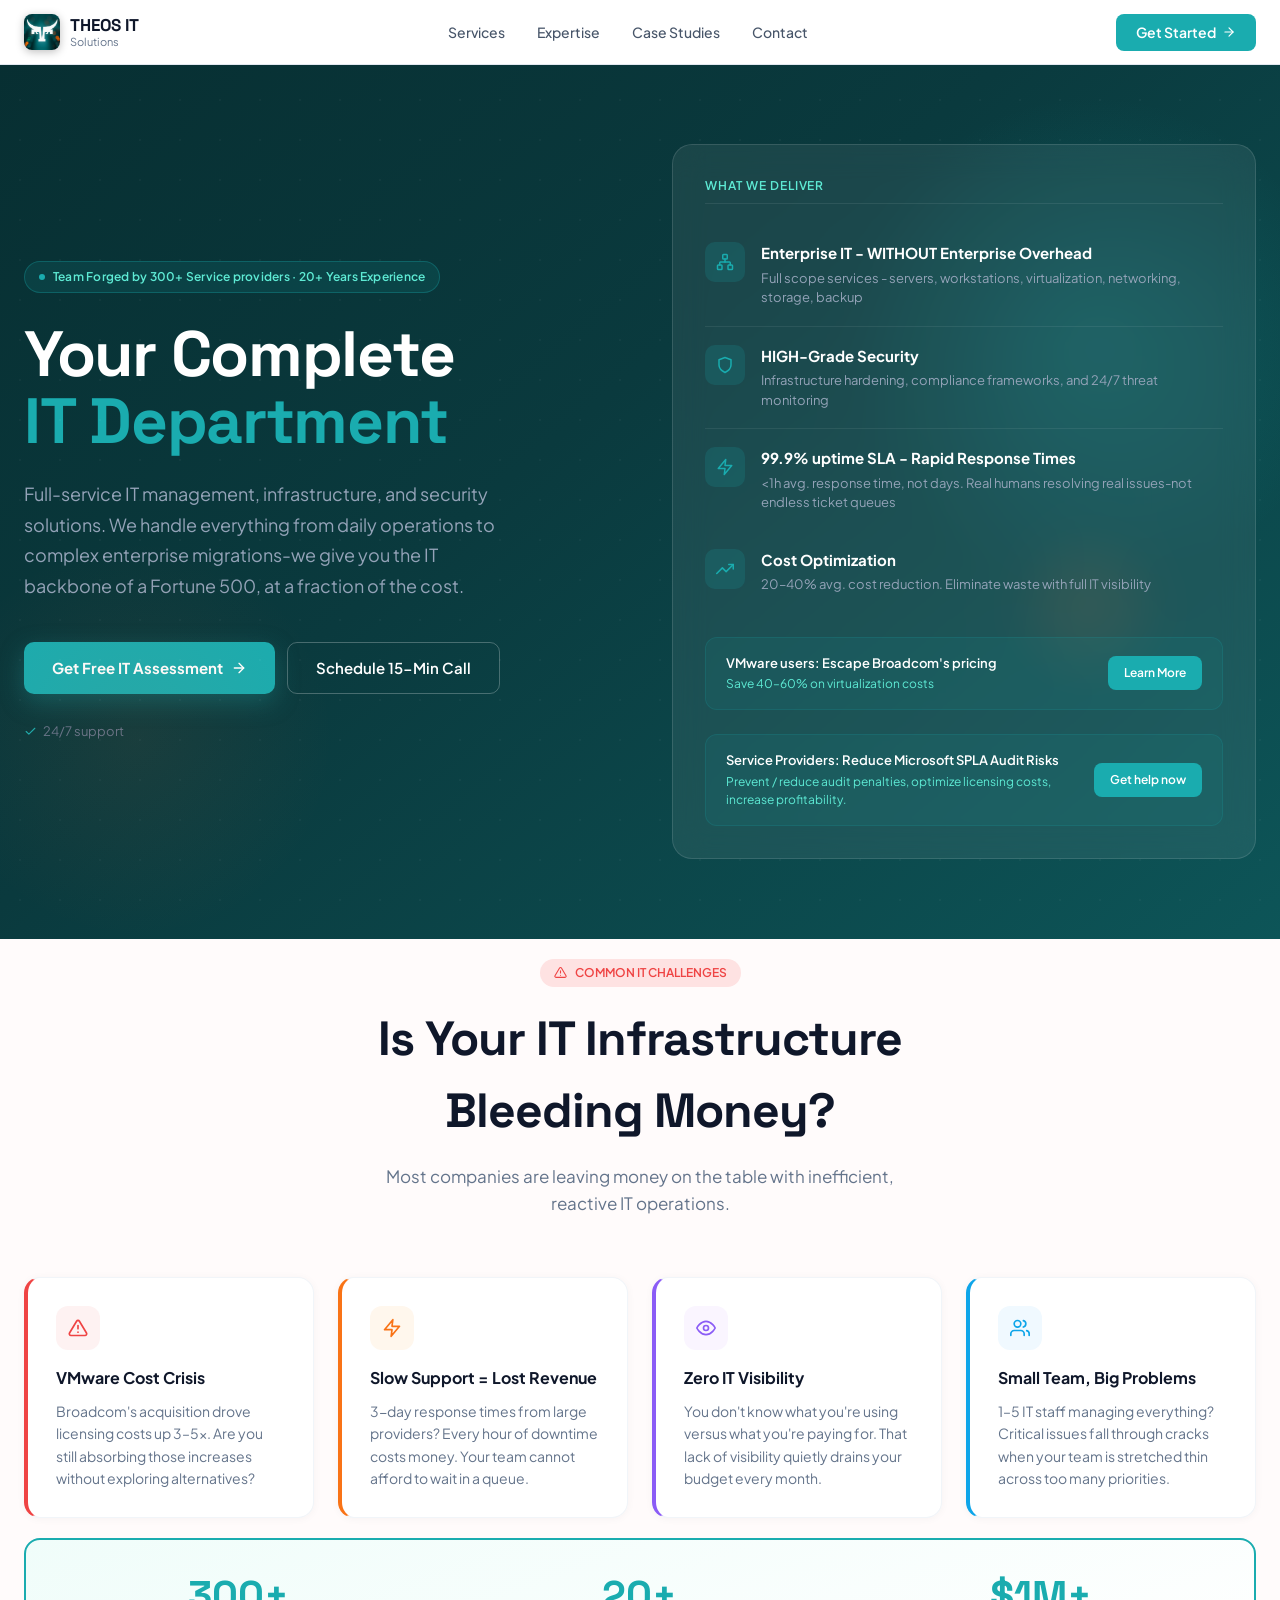
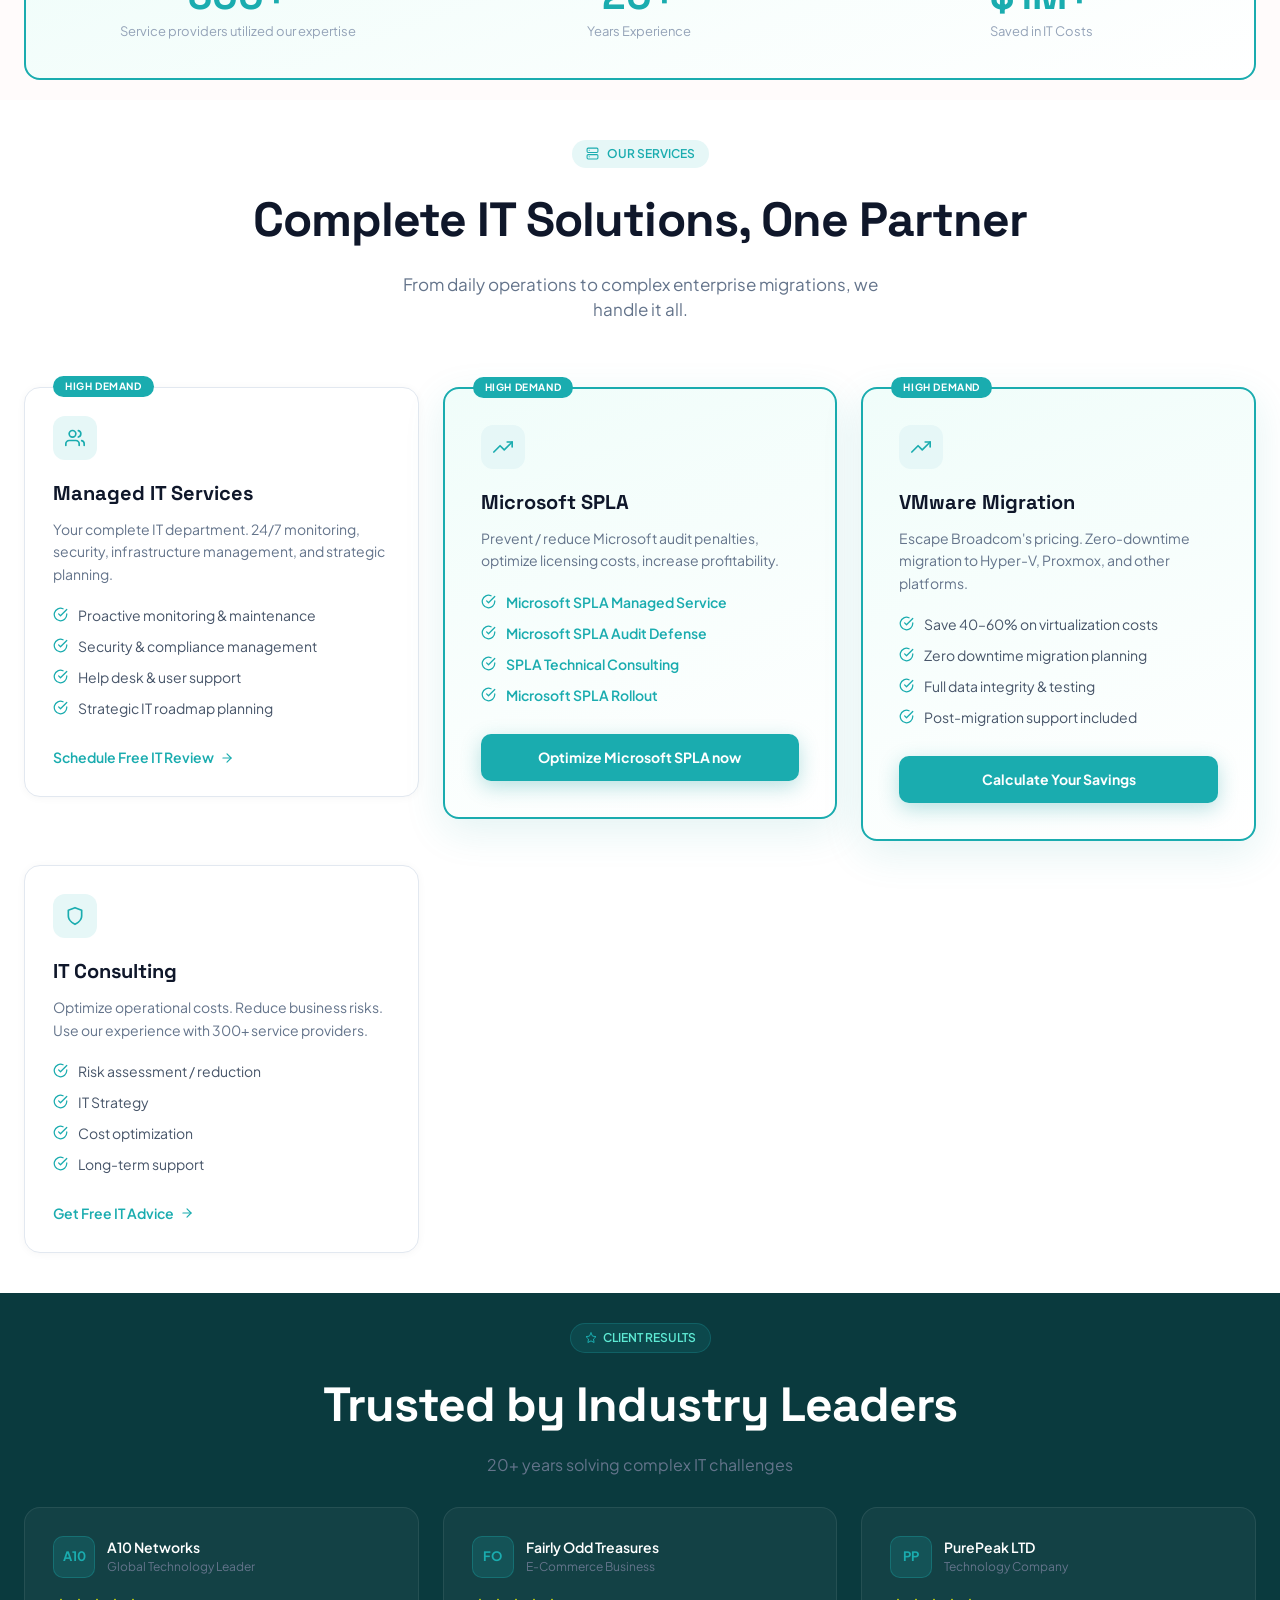
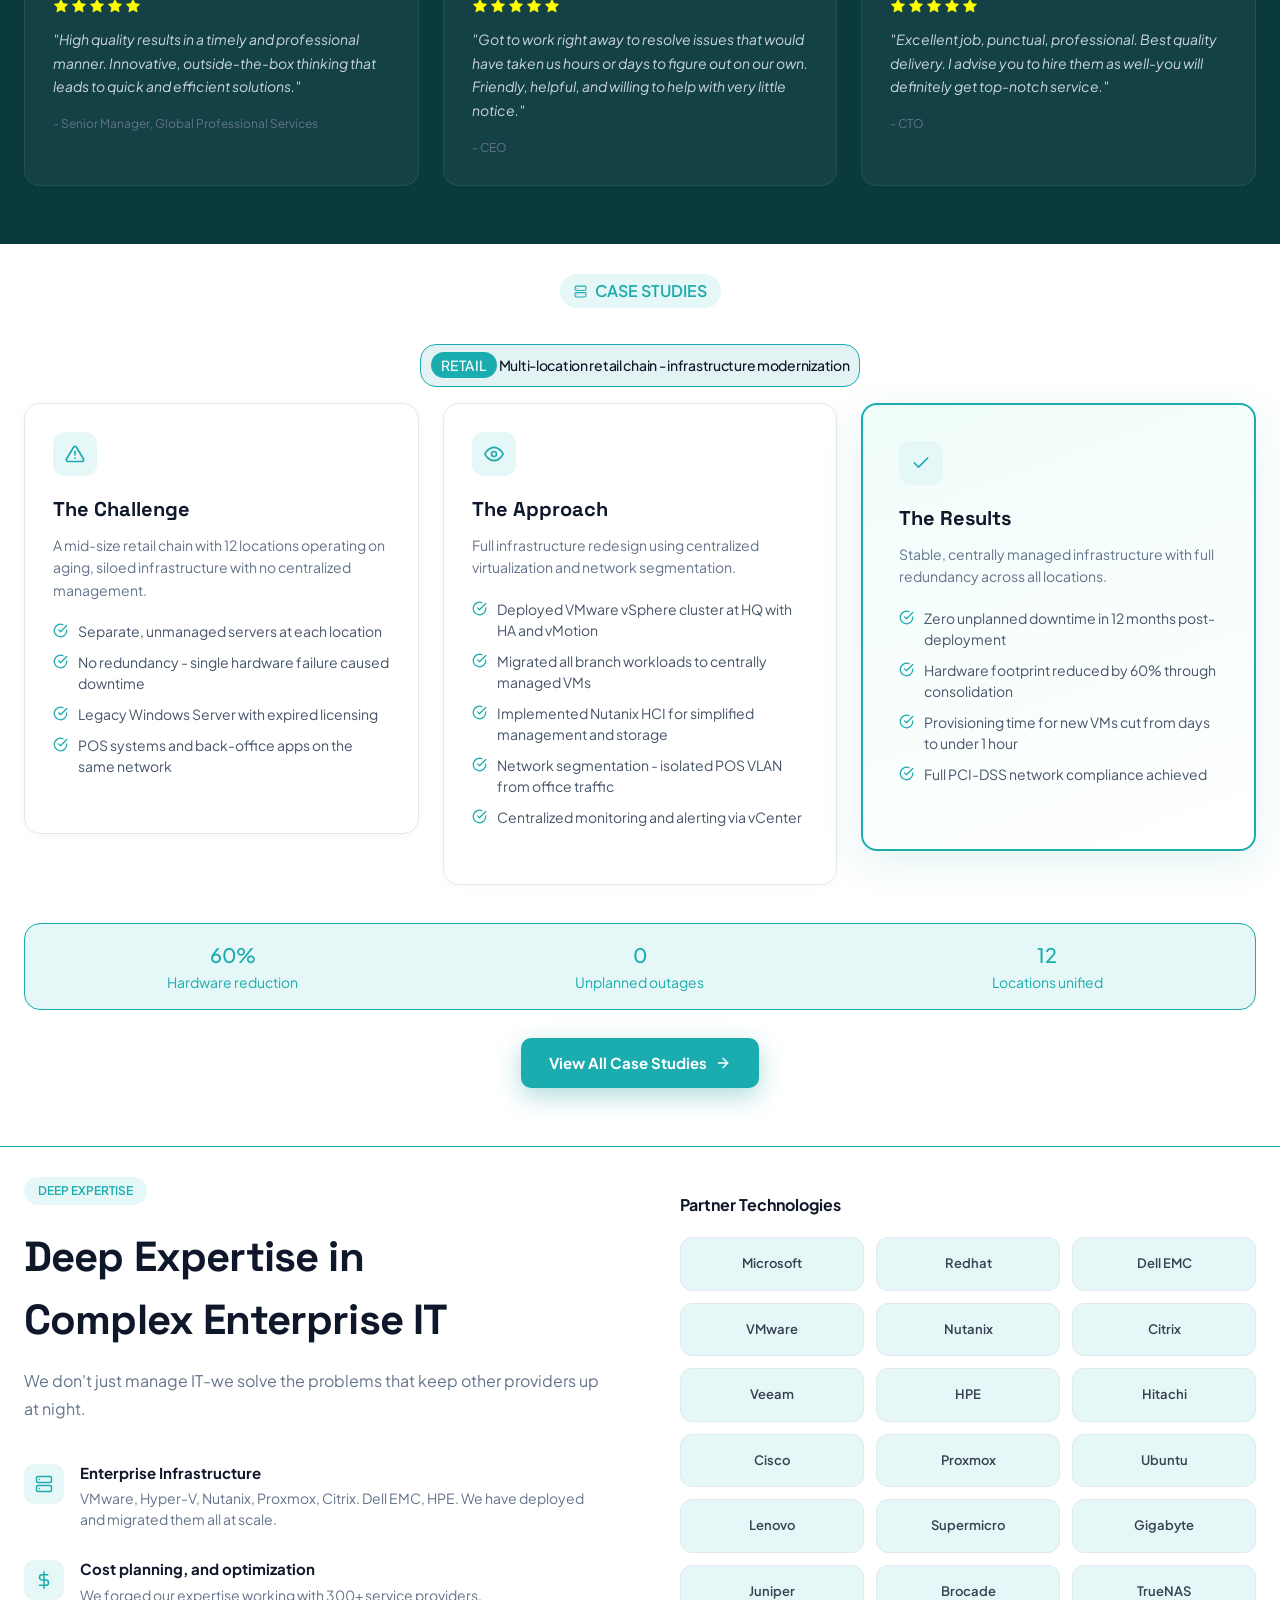
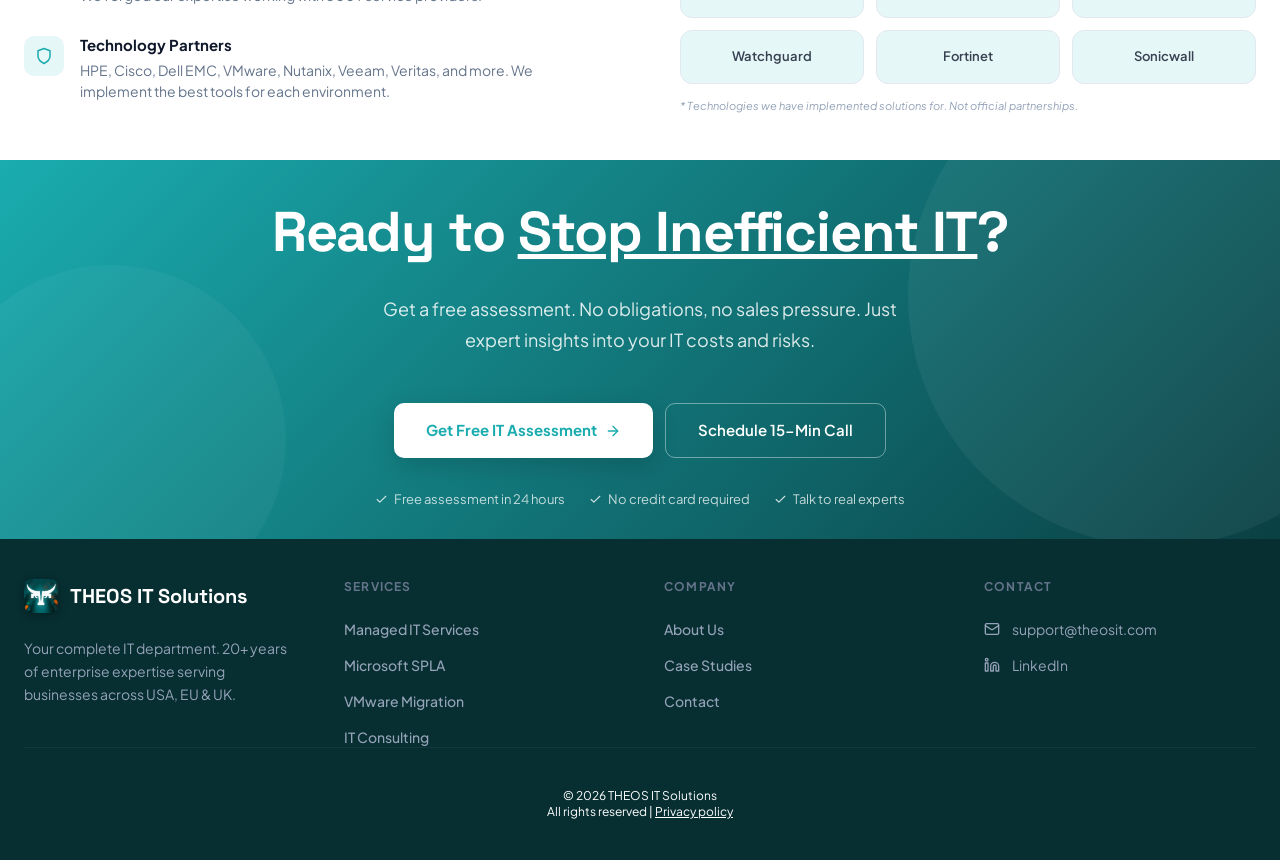
==== commit 88db838f: "Updates" ====
--- a/index.html
+++ b/index.html
@@ -6,8 +6,8 @@
     <title>THEOS IT Solutions - Managed IT Services | Microsoft SPLA | VMware Migration | IT Consulting</title>
     <meta name="description" content="THEOS IT Solutions provides hiqh quality Managed IT Services, Microsoft SPLA License Management, Managed IT Infrastructure, VMWare Migrations, and IT Consulting.">
 
-      <script type="module" crossorigin src="/assets/main-D0U_Lkn6.js"></script>
-      <link rel="modulepreload" crossorigin href="/assets/tailwindcss-ByQt3I36.js">
+      <script type="module" crossorigin src="/assets/main--DcJMyAS.js"></script>
+      <link rel="modulepreload" crossorigin href="/assets/tailwindcss-f8BarAMy.js">
       <link rel="stylesheet" crossorigin href="/assets/tailwindcss-DubqBxiW.css">
     </head>
     <body>
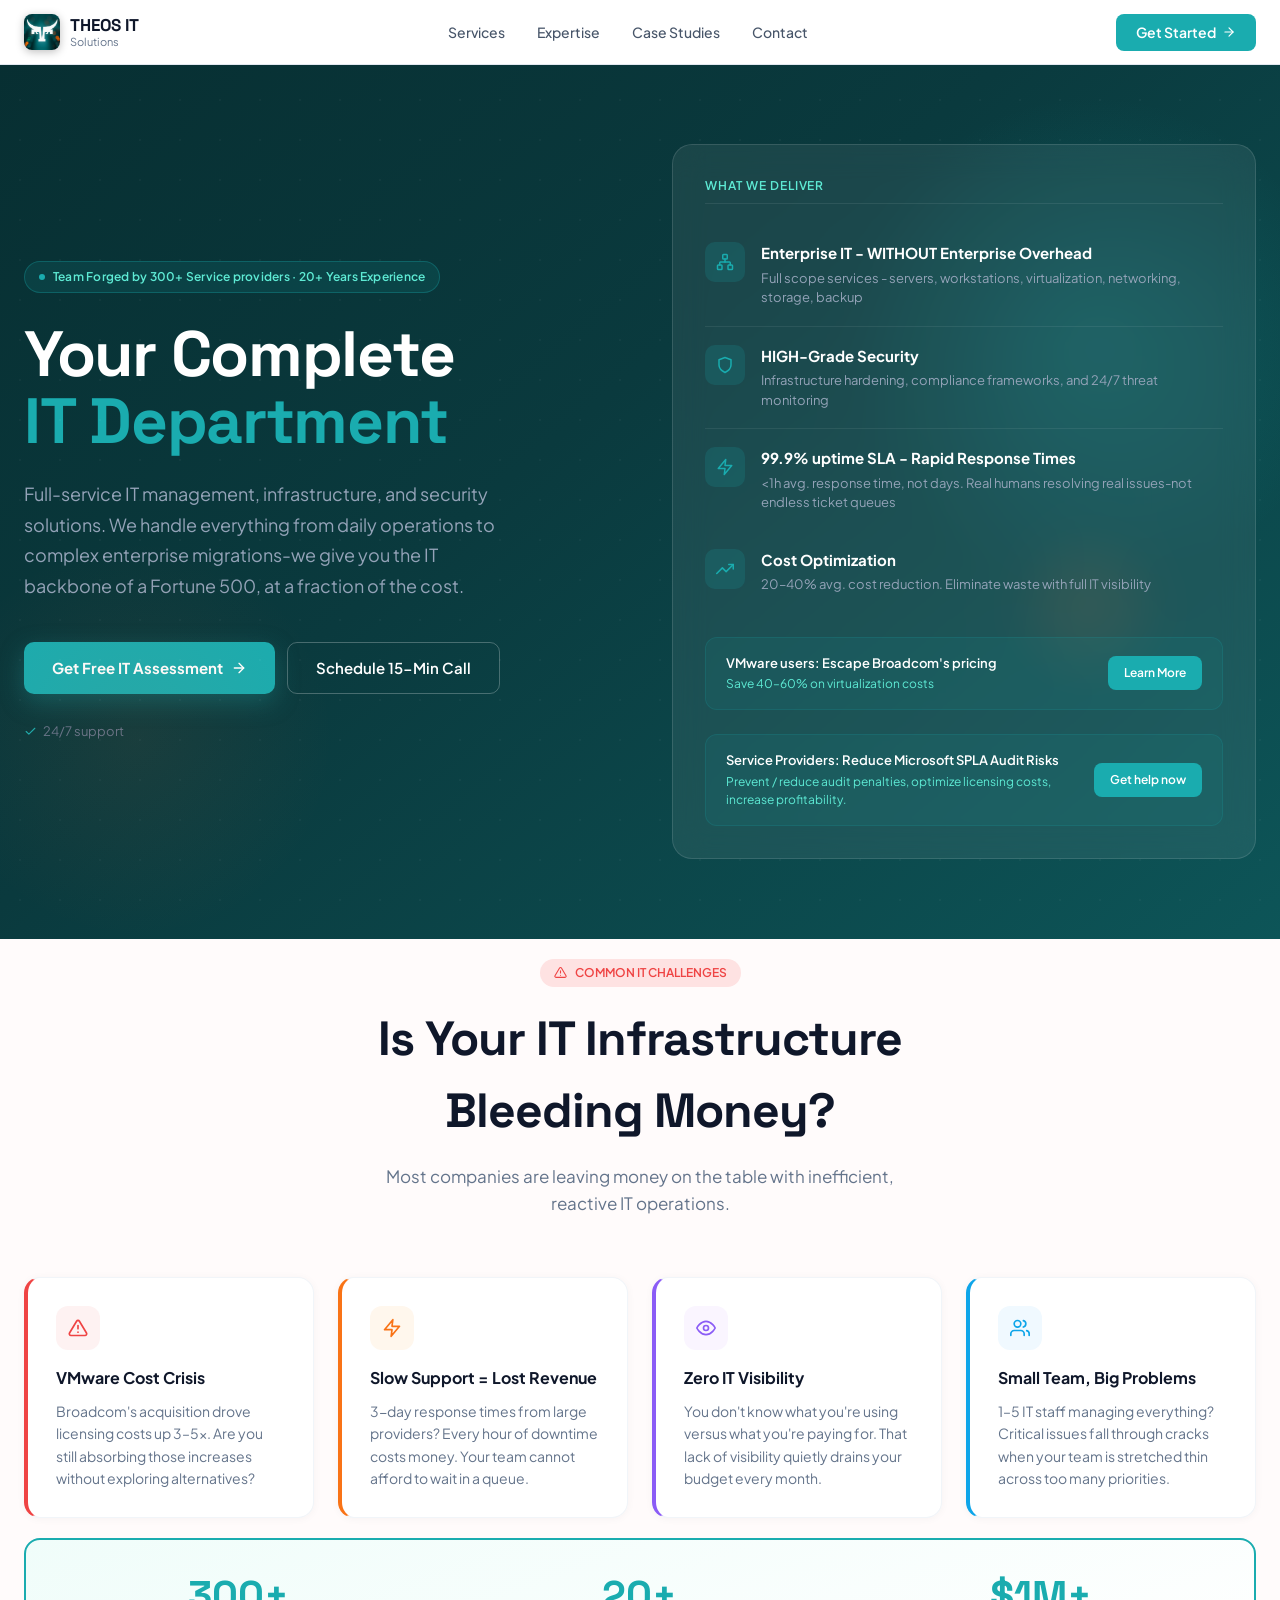
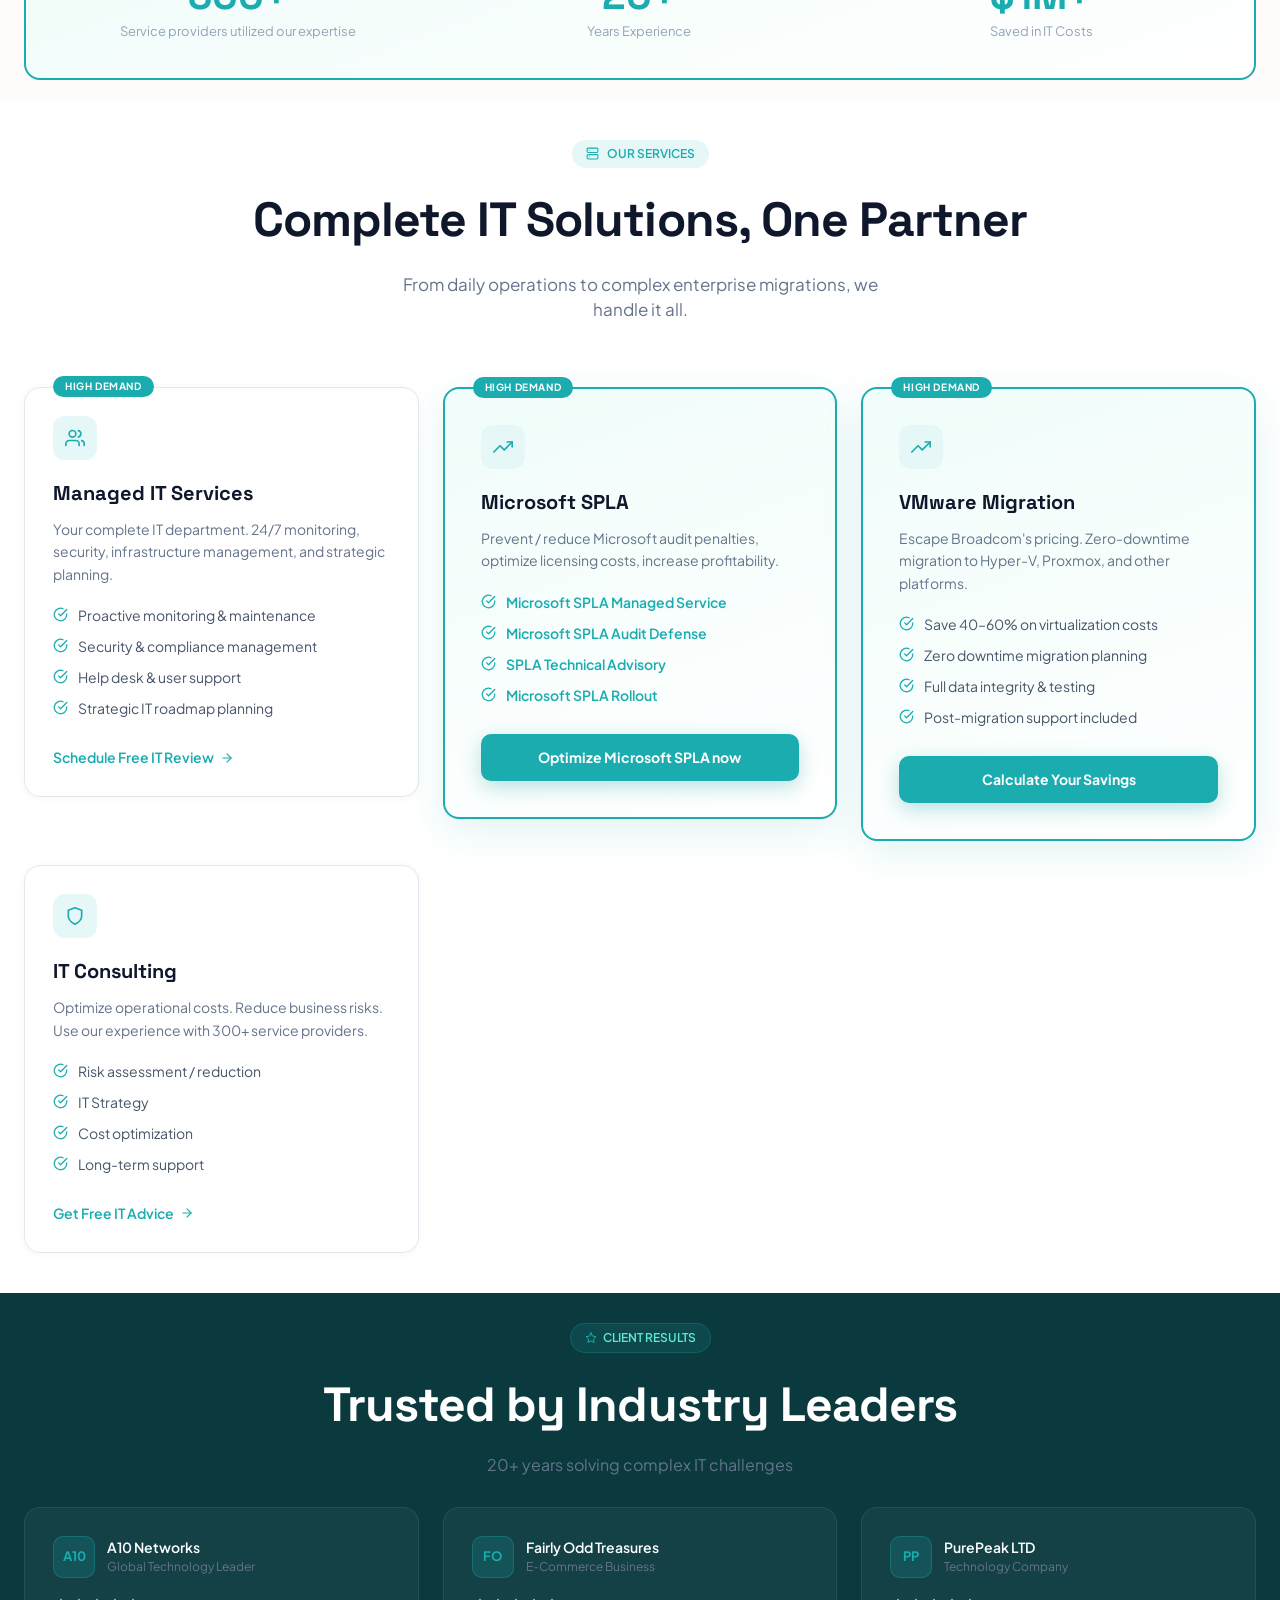
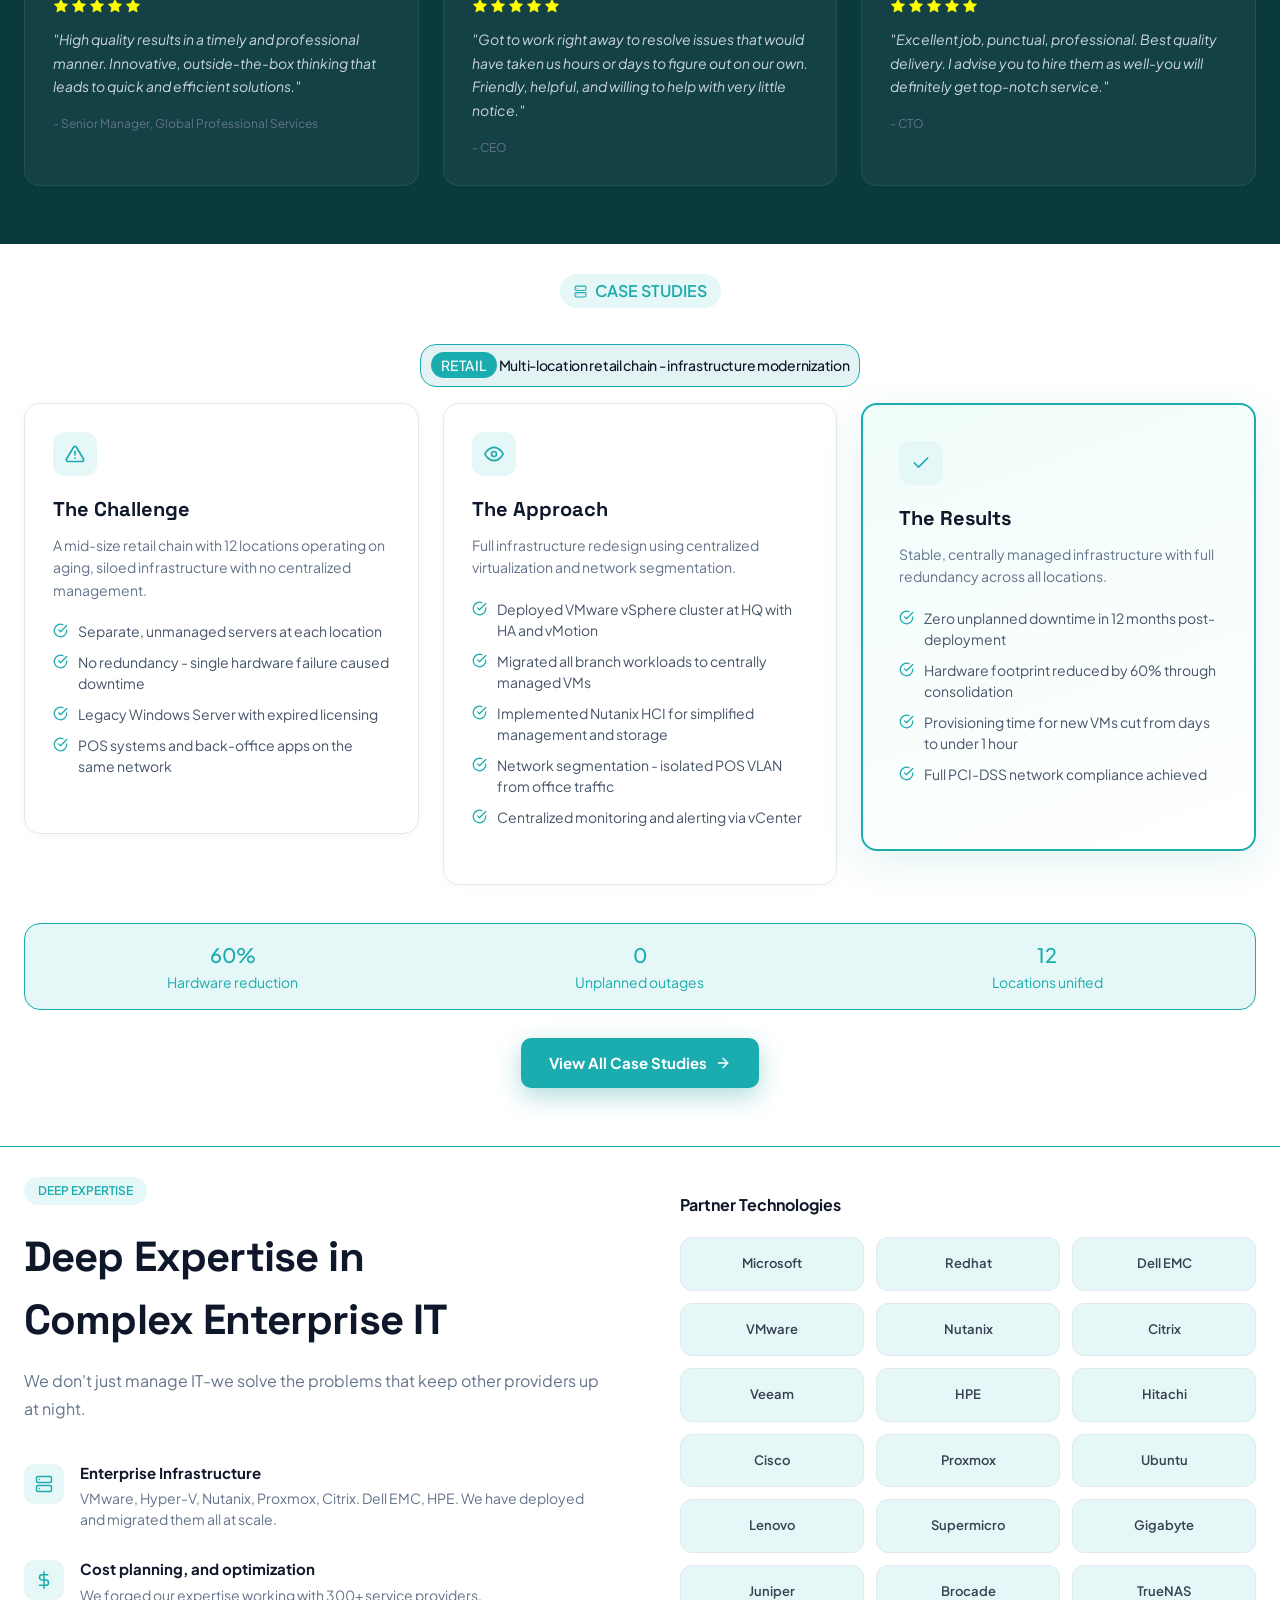
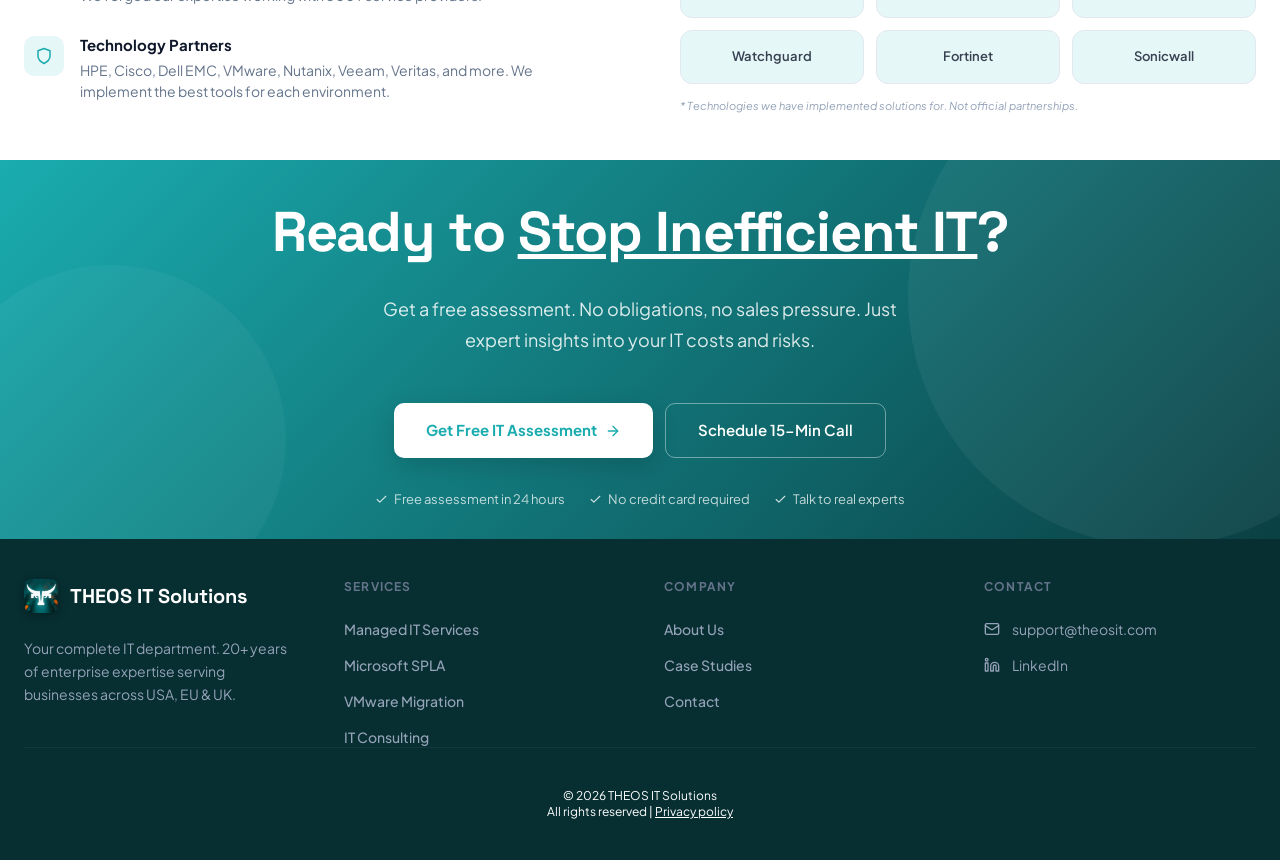
==== commit d5921237: "Updates" ====
--- a/index.html
+++ b/index.html
@@ -6,7 +6,7 @@
     <title>THEOS IT Solutions - Managed IT Services | Microsoft SPLA | VMware Migration | IT Consulting</title>
     <meta name="description" content="THEOS IT Solutions provides hiqh quality Managed IT Services, Microsoft SPLA License Management, Managed IT Infrastructure, VMWare Migrations, and IT Consulting.">
 
-      <script type="module" crossorigin src="/assets/main--DcJMyAS.js"></script>
+      <script type="module" crossorigin src="/assets/main-Bim4WreE.js"></script>
       <link rel="modulepreload" crossorigin href="/assets/tailwindcss-f8BarAMy.js">
       <link rel="stylesheet" crossorigin href="/assets/tailwindcss-DubqBxiW.css">
     </head>
